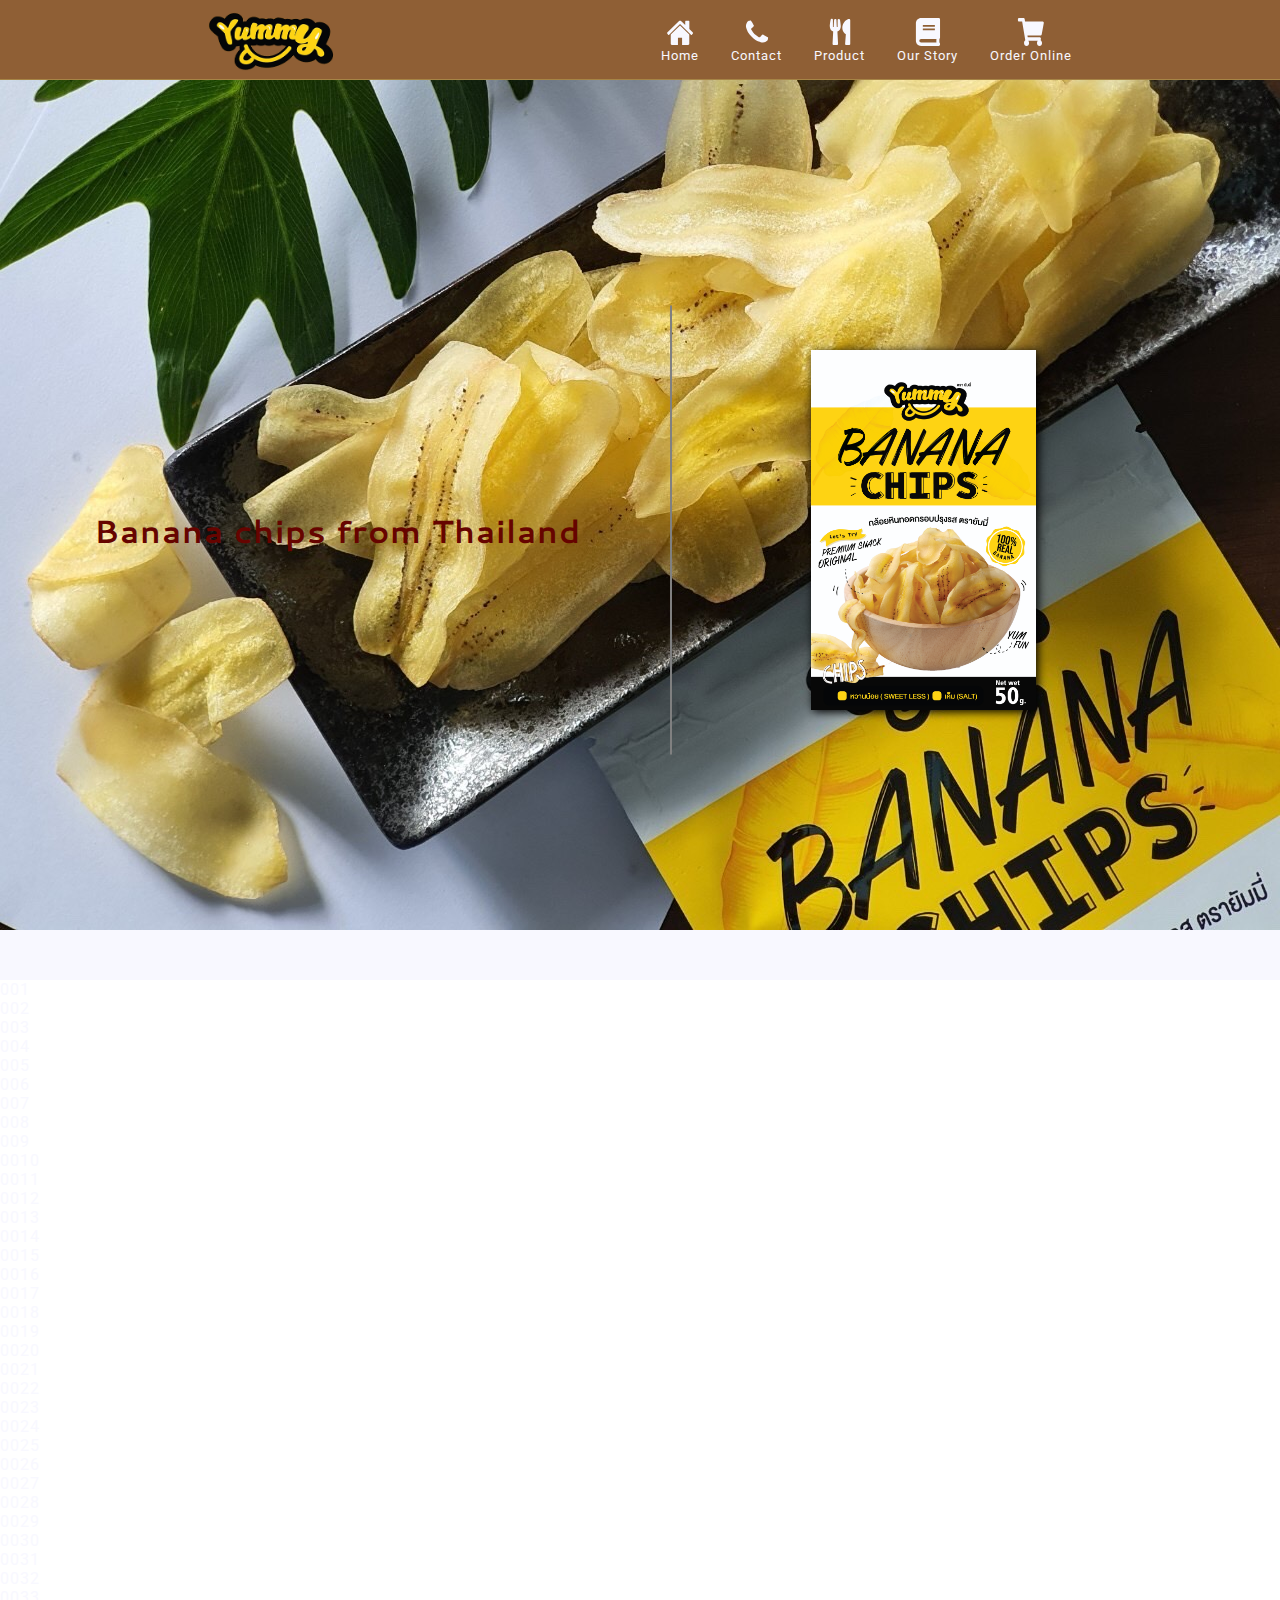
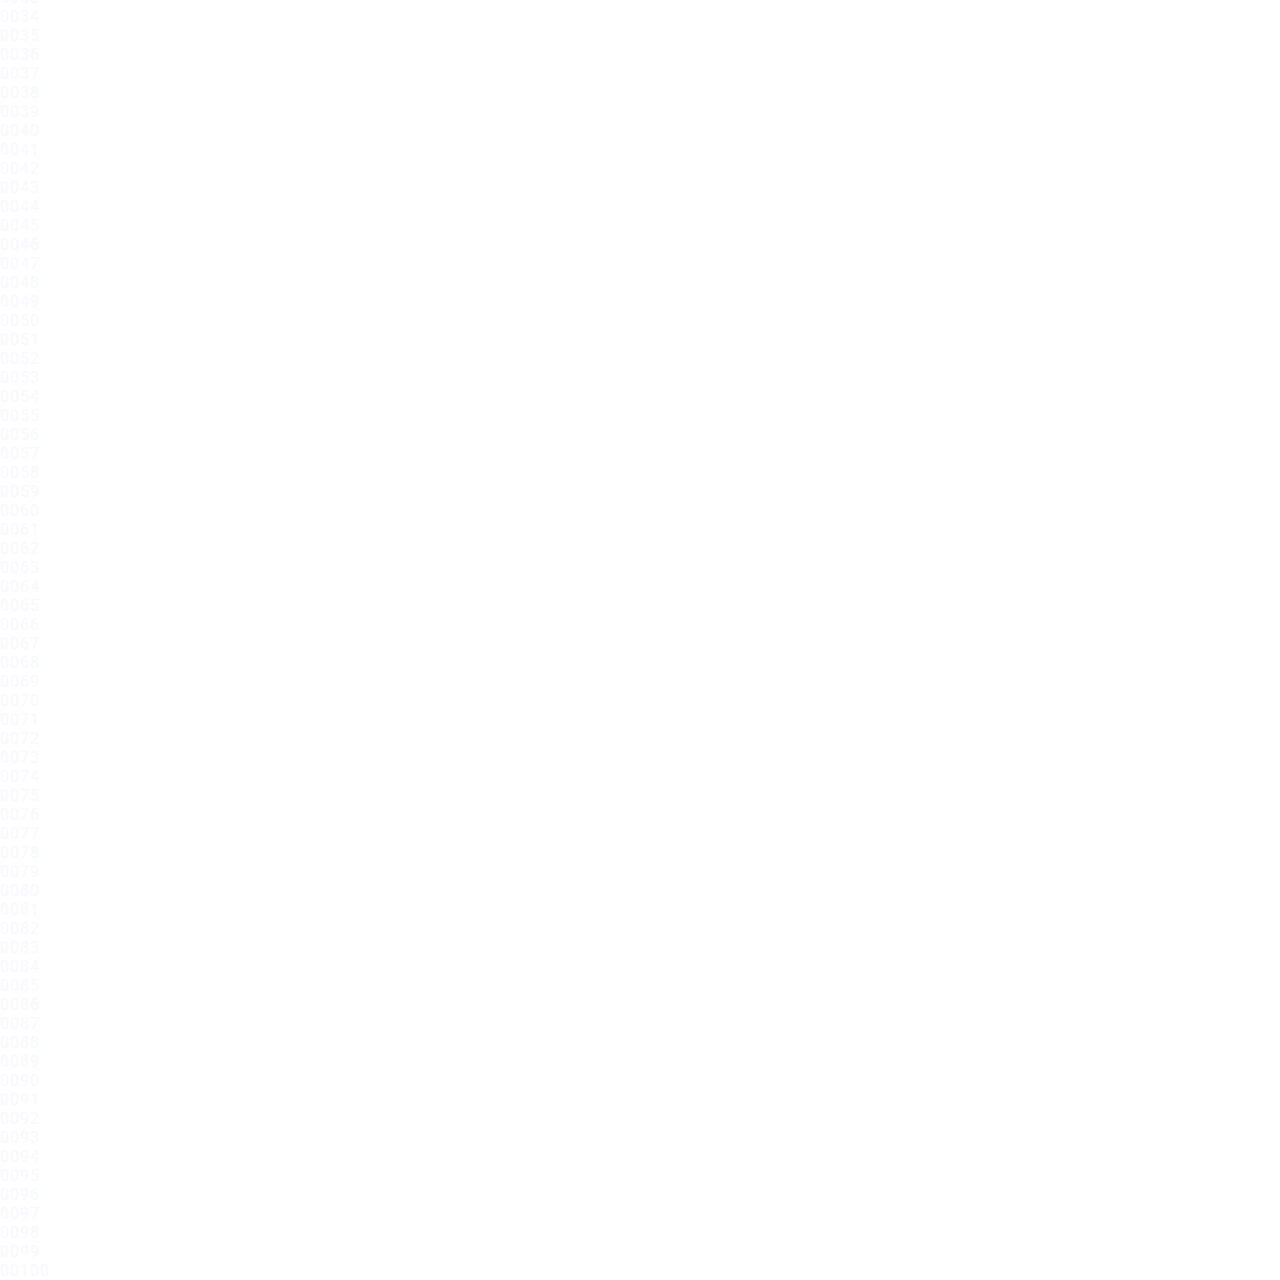
==== index.html @ 2c7dc660 "udpate" ====
<!DOCTYPE html>
<html lang="en">
<head>
  <meta charset="UTF-8">
  <meta name="viewport" content="width=device-width, initial-scale=1.0">
  <title>Document</title>
<link href="https://fonts.googleapis.com/css2?family=Cantarell:wght@700&family=Open+Sans:wght@400;600&family=Roboto:wght@400;700;900&display=swap" rel="stylesheet">
  <link rel="stylesheet" href="css/mcleod-redset">
  <link rel="stylesheet" href="css/main.css">
</head>
<body>
<svg xmlns="http://www.w3.org/2000/svg" style="display: none;">
  <symbol id="home" viewBox="0 0 100 100">
    <path d="M87.1,58.8c-0.2,0.4-0.6,0.5-1,0.7H86c-0.4,0-0.7-0.1-1-0.4L50.1,24.9L15.3,59.1c-0.3,0.3-0.7,0.5-1.2,0.4
    	c-0.4,0-0.8-0.3-1-0.7l-3.1-4.4c-0.5-0.8-0.4-2,0.2-2.7l36.1-35.5c2.1-2,5.5-2,7.7,0l12.3,12.1V16.8c0-1.1,0.7-1.9,1.6-1.9h9.7
    	c0.9,0,1.6,0.8,1.6,1.9v24.1l11,10.8c0.6,0.7,0.7,1.9,0.2,2.7L87.1,58.8z M79,86.9c0,2-1.5,3.8-3.2,3.8H56.5V67.9H43.6v22.7H24.3
    	c-1.8,0-3.2-1.7-3.2-3.8V58.5c0-0.1,0-0.3,0-0.4l29-28.1l28.9,28.1c0,0.1,0,0.3,0,0.4v28.4H79z"/>
  </symbol>

  <symbol id="Contact" viewBox="0 0 100 100">
    <path d="M83.4,75.2c-1,2.4-3.8,4-6,5.2c-2.9,1.5-5.8,2.4-9.2,2.4c-4.6,0-8.7-1.9-12.9-3.3c-3-1.1-5.9-2.4-8.7-4.1
  		c-8.4-5.1-18.5-15-23.7-23.3c-1.7-2.6-3-5.5-4.1-8.5c-1.5-4.1-3.4-8.2-3.4-12.7c0-3.2,0.9-6.2,2.5-9c1.2-2.2,2.8-4.9,5.2-6
  		c1.6-0.8,5.1-1.5,6.9-1.5c0.3,0,0.7,0,1,0.1c1,0.3,2.1,2.8,2.6,3.6c1.5,2.8,3.1,5.6,4.7,8.3c0.8,1.2,2.2,2.9,2.2,4.3
  		c0,3-8.9,7.3-8.9,9.9c0,1.3,1.2,3,1.9,4.2c5,8.8,11.2,14.9,20.1,19.8c1.2,0.7,2.9,1.9,4.2,1.9c2.7,0,7-8.8,10-8.8
  		c1.5,0,3.1,1.4,4.4,2.2c2.7,1.7,5.7,3.1,8.4,4.6c1,0.4,3.4,1.5,3.8,2.5c0.2,0.3,0.2,0.7,0.2,1C84.9,70.2,84.1,73.6,83.4,75.2z"/>
  </symbol>
  <symbol id="Product" viewBox="0 0 100 100">
    <path d="M50,11.4c0.1,0.8,2.5,15.1,2.5,20.6c0,8.4-4.3,14.3-10.6,16.7l2,38.1c0.1,2.2-1.6,4.1-3.7,4.1h-9.8c-2.1,0-3.8-1.8-3.7-4.1
    	l2-38.1c-6.3-2.4-10.6-8.4-10.6-16.7c0-5.5,2.3-19.9,2.5-20.6c0.5-3.3,6.9-3.3,7.3,0.2v22.6c0.2,0.5,2.3,0.5,2.5,0
    	c0.2-4.1,1.2-22.3,1.2-22.7c0.5-3.3,6.9-3.3,7.3,0c0,0.4,1,18.7,1.2,22.7c0.1,0.5,2.3,0.5,2.5,0V11.6C43,8.2,49.5,8.2,50,11.4z
    	 M68.3,57.2L66,86.8c-0.2,2.2,1.5,4.2,3.7,4.2h8.6c2,0,3.7-1.7,3.7-3.8V12.9c0-2.1-1.6-3.8-3.7-3.8C65.6,9,44.3,37.6,68.3,57.2
    	L68.3,57.2z"/>
  </symbol>
  <symbol id="Our_Story" viewBox="0 0 100 100">
    <path d="M87.6,67.7v-57c0-2.3-1.8-4.1-4-4.1H28.4c-8.9,0-16.2,7.3-16.2,16.3v54.3c0,9,7.2,16.3,16.2,16.3h55.2c2.2,0,4-1.8,4-4.1
    	v-2.7c0-1.3-0.6-2.4-1.5-3.2c-0.7-2.6-0.7-10.1,0-12.7C87,70.1,87.6,69,87.6,67.7L87.6,67.7z M33.8,29.3c0-0.6,0.5-1,1-1h35.7
    	c0.6,0,1,0.5,1,1v3.4c0,0.6-0.5,1-1,1H34.8c-0.6,0-1-0.5-1-1V29.3z M33.8,40.2c0-0.6,0.5-1,1-1h35.7c0.6,0,1,0.5,1,1v3.4
    	c0,0.6-0.5,1-1,1H34.8c-0.6,0-1-0.5-1-1V40.2z M76.4,82.6h-48c-3,0-5.4-2.4-5.4-5.4c0-3,2.4-5.4,5.4-5.4h48
    	C76.1,74.7,76.1,79.7,76.4,82.6z"/>
  </symbol>
  <symbol id="Order_Online" viewBox="0 0 100 100">
    <path d="M83.4,57.8L90,22c0.5-2.6-1.1-5-3.3-5H31.5l-1.3-7.7C29.9,7.4,28.5,6,26.9,6H12.5c-1.9,0-3.4,1.8-3.4,4.1v2.8
    	c0,2.3,1.5,4.1,3.4,4.1h9.8L32.2,76c-2.4,1.7-4,4.8-4,8.4c0,5.3,3.5,9.6,7.9,9.6s7.9-4.3,7.9-9.6c0-2.7-0.9-5.1-2.4-6.9h29.5
    	c-1.5,1.7-2.4,4.2-2.4,6.9c0,5.3,3.5,9.6,7.9,9.6s7.9-4.3,7.9-9.6c0-3.8-1.8-7.1-4.4-8.7l0.8-4.2c0.5-2.6-1.1-5-3.3-5H39.8L38.8,61
    	h41.2C81.7,61,83,59.7,83.4,57.8z"/>
  </symbol>
</svg>
<header>
  <div>
    <div class="logo">
      <a href="#" id="logo" >
        <img src="svgs/logo.png" alt="logo" id="our_logo">
      </a>
    </div>
    <nav>
      <div>
        <a href="#" class="transition">
          <svg class="c1">
            <use xlink:href="#home"></use>
          </svg>
          <button>Home</button>
        </a>
      </div>

      <div>
        <a href="#" class="transition">
          <svg class="c1">
            <use xlink:href="#Contact"></use>
          </svg>
          <button>Contact</button>
        </a>
      </div>

      <div>
        <a href="#" class="transition">
          <svg class="c1">
            <use xlink:href="#Product"></use>
          </svg>
          <button>Product</button>
        </a>
      </div>

      <div>
        <a href="#" class="transition"><svg class="c1">
          <use xlink:href="#Our_Story"></use>
        </svg>
        <button>Our Story</button>
      </a>
      </div>

      <div>
          <a href="#" class="transition"><svg class="c1">
            <use xlink:href="#Order_Online"></use>
          </svg>
          <button>Order Online</button>
        </a>
      </div>
    </nav>
  </div>
</header>


  <section class="main_background">
    <p>Banana chips from Thailand</p>
    <div></div>
    <img src="img/example1.JPG" alt="">
  </section>
  <ul>
    <li>001</li>
    <li>002</li>
    <li>003</li>
    <li>004</li>
    <li>005</li>
    <li>006</li>
    <li>007</li>
    <li>008</li>
    <li>009</li>
    <li>0010</li>
    <li>0011</li>
    <li>0012</li>
    <li>0013</li>
    <li>0014</li>
    <li>0015</li>
    <li>0016</li>
    <li>0017</li>
    <li>0018</li>
    <li>0019</li>
    <li>0020</li>
    <li>0021</li>
    <li>0022</li>
    <li>0023</li>
    <li>0024</li>
    <li>0025</li>
    <li>0026</li>
    <li>0027</li>
    <li>0028</li>
    <li>0029</li>
    <li>0030</li>
    <li>0031</li>
    <li>0032</li>
    <li>0033</li>
    <li>0034</li>
    <li>0035</li>
    <li>0036</li>
    <li>0037</li>
    <li>0038</li>
    <li>0039</li>
    <li>0040</li>
    <li>0041</li>
    <li>0042</li>
    <li>0043</li>
    <li>0044</li>
    <li>0045</li>
    <li>0046</li>
    <li>0047</li>
    <li>0048</li>
    <li>0049</li>
    <li>0050</li>
    <li>0051</li>
    <li>0052</li>
    <li>0053</li>
    <li>0054</li>
    <li>0055</li>
    <li>0056</li>
    <li>0057</li>
    <li>0058</li>
    <li>0059</li>
    <li>0060</li>
    <li>0061</li>
    <li>0062</li>
    <li>0063</li>
    <li>0064</li>
    <li>0065</li>
    <li>0066</li>
    <li>0067</li>
    <li>0068</li>
    <li>0069</li>
    <li>0070</li>
    <li>0071</li>
    <li>0072</li>
    <li>0073</li>
    <li>0074</li>
    <li>0075</li>
    <li>0076</li>
    <li>0077</li>
    <li>0078</li>
    <li>0079</li>
    <li>0080</li>
    <li>0081</li>
    <li>0082</li>
    <li>0083</li>
    <li>0084</li>
    <li>0085</li>
    <li>0086</li>
    <li>0087</li>
    <li>0088</li>
    <li>0089</li>
    <li>0090</li>
    <li>0091</li>
    <li>0092</li>
    <li>0093</li>
    <li>0094</li>
    <li>0095</li>
    <li>0096</li>
    <li>0097</li>
    <li>0098</li>
    <li>0099</li>
    <li>00100</li>
  </ul>


</body>
</html>
---- css/main.css ----
*{
  font-family: 'Open Sans', sans-serif;
  font-family: 'Roboto', sans-serif;
  box-sizing: border-box;
  margin: 0;
  border: 0;
  padding: 0;
  letter-spacing: 1px;
  color:ghostwhite;
}

.transition{
  transition-property: all;
  transition-duration: 0.7s;
  transition-timing-function: ease;
}

header{
  position: static;
  height:5rem;
  display: flex;
  justify-content: center;
  border-bottom: 1px solid #A68446;
  background-color: rgba(115, 55, 2,0.8);
  /* background-color: transparent; */
  width:100%;
}


header>div{
  display: flex;
  flex-flow:row nowrap;
  justify-content: space-between;
  align-items: center;
  width: 70%;
}

nav{
  display: flex;
  flex-flow:row nowrap;
}
header a{
  text-decoration: none;
  padding: 1rem;
  display: flex;
  flex-flow:column nowrap;
  align-items: center;
  color:ghostwhite;
  /* border: 1px solid red; */
}


header a:hover{
  /* border:1px solid red; */
  color:#5b5b5b;
  background-color: rgba(200, 200, 200,0.5);
}
header button{
  background-color: transparent;
  color:ghostwhite;
}
.logo{
  display: flex;
  justify-content: center;
  align-items: center;
  /* border:1px solid green; */
  height: 5rem;
  width: 10rem;
}

#logo{
  padding: 0;
}
#our_logo{
  animation-name: logo;
  animation-direction: alternate;
  animation-iteration-count: 1;
  animation-duration: 1s;
}


header img{
  height: 5rem;
  padding: 0;
}
@keyframes logo {
  0%{
    height: 0;
  }
  100%{
    height: 5rem;
  }
}

.c1{
  fill:currentColor;
  height: 2rem;
  display: inline-block;
  /* border: 1px solid red; */
  width: 2rem;
}

.c1:hover{
  fill:#5b5b5b;
}

/* main */

.main_background{
  height: 100vh;
  background: url("../img/firstbackground.jpeg");
  background-color: ghostwhite;
  background-repeat: no-repeat;
  background-size: cover;
  background-position: center;
  background-attachment:fixed;
  display: flex;
  flex-flow: row nowrap;
  justify-content: space-around;
  align-items: center;
  width: 100%;
}

.main_background p{
  font-family: 'Cantarell', sans-serif;
  font-weight: 700;
  font-size: 2rem;
  color:#660400;
  margin-left: 50px;
}

.main_background div{
  height: 50vh;
  border: 1px solid grey;
  border-radius: 1px;
  margin-right: 50px;
}

.main_background img{
  margin-right: 200px;
  height: 40vh;
  filter: drop-shadow(2px 2px 5px black) ;
}
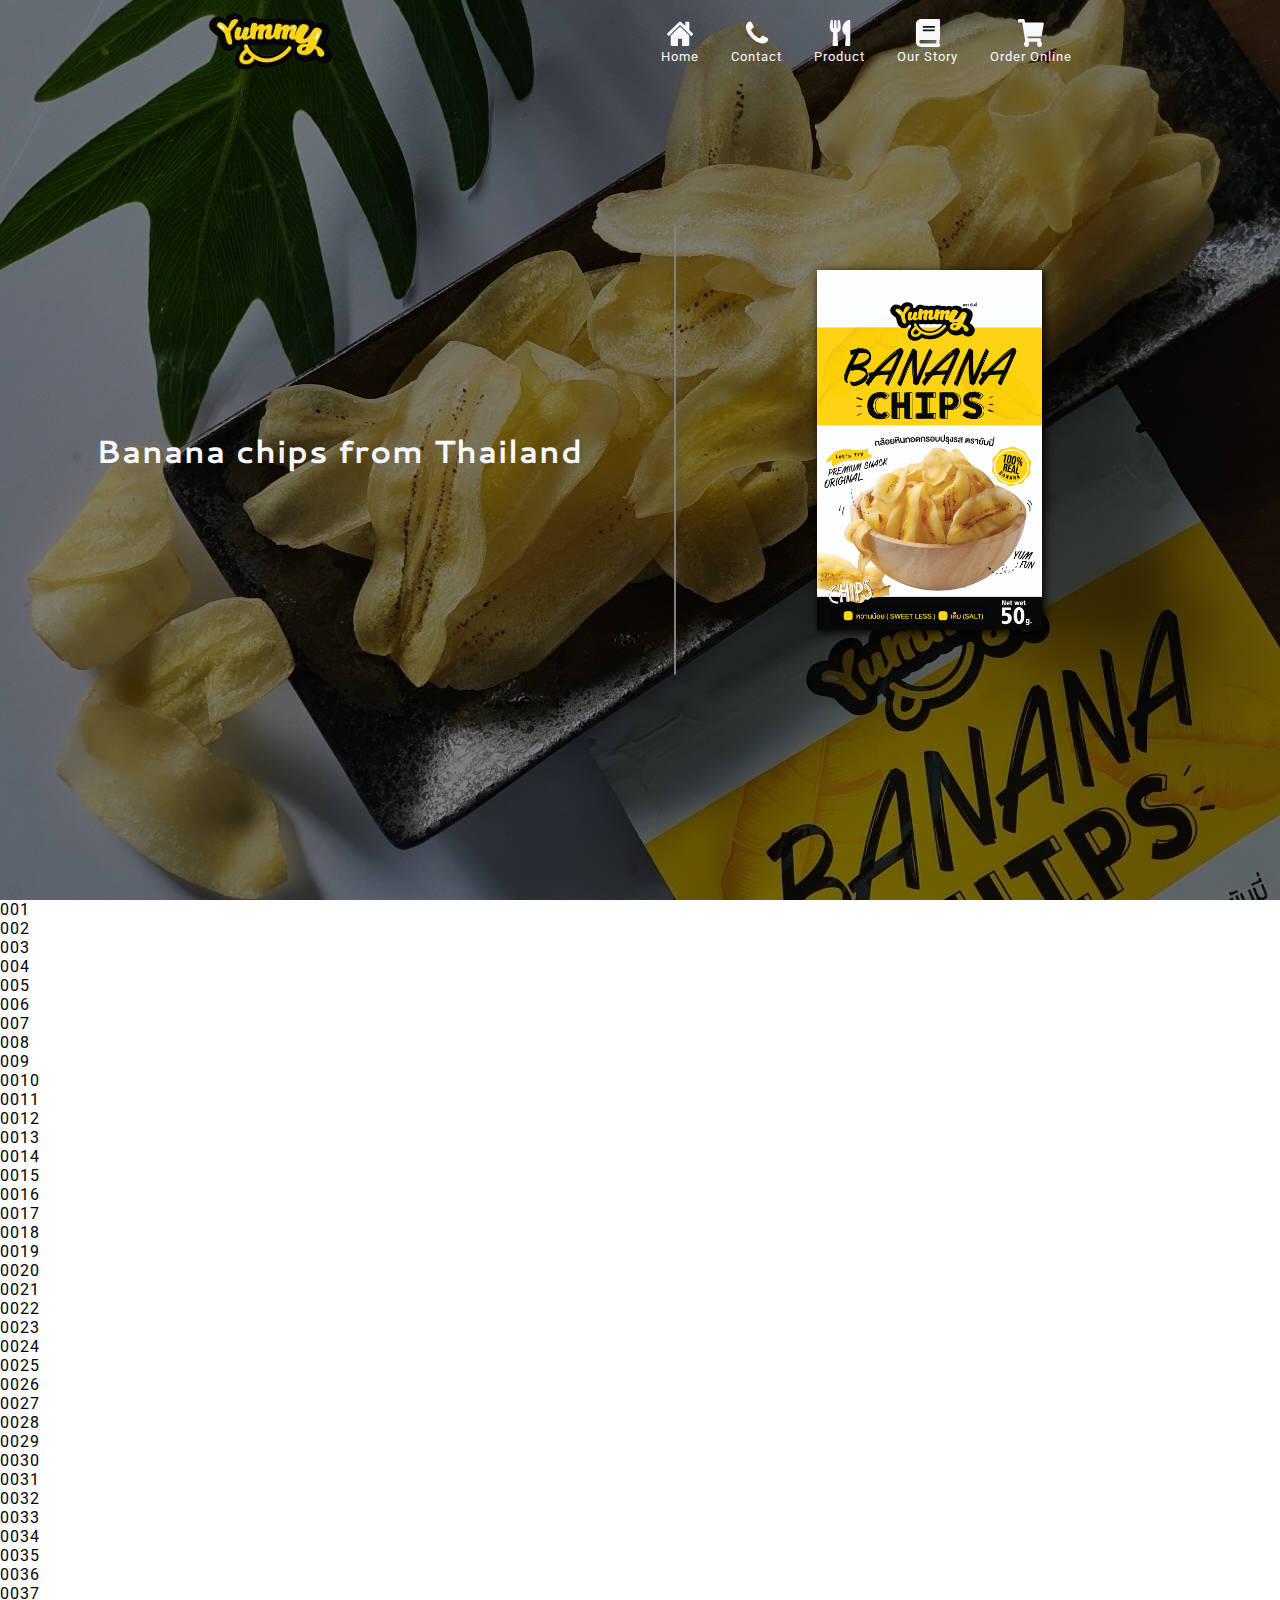
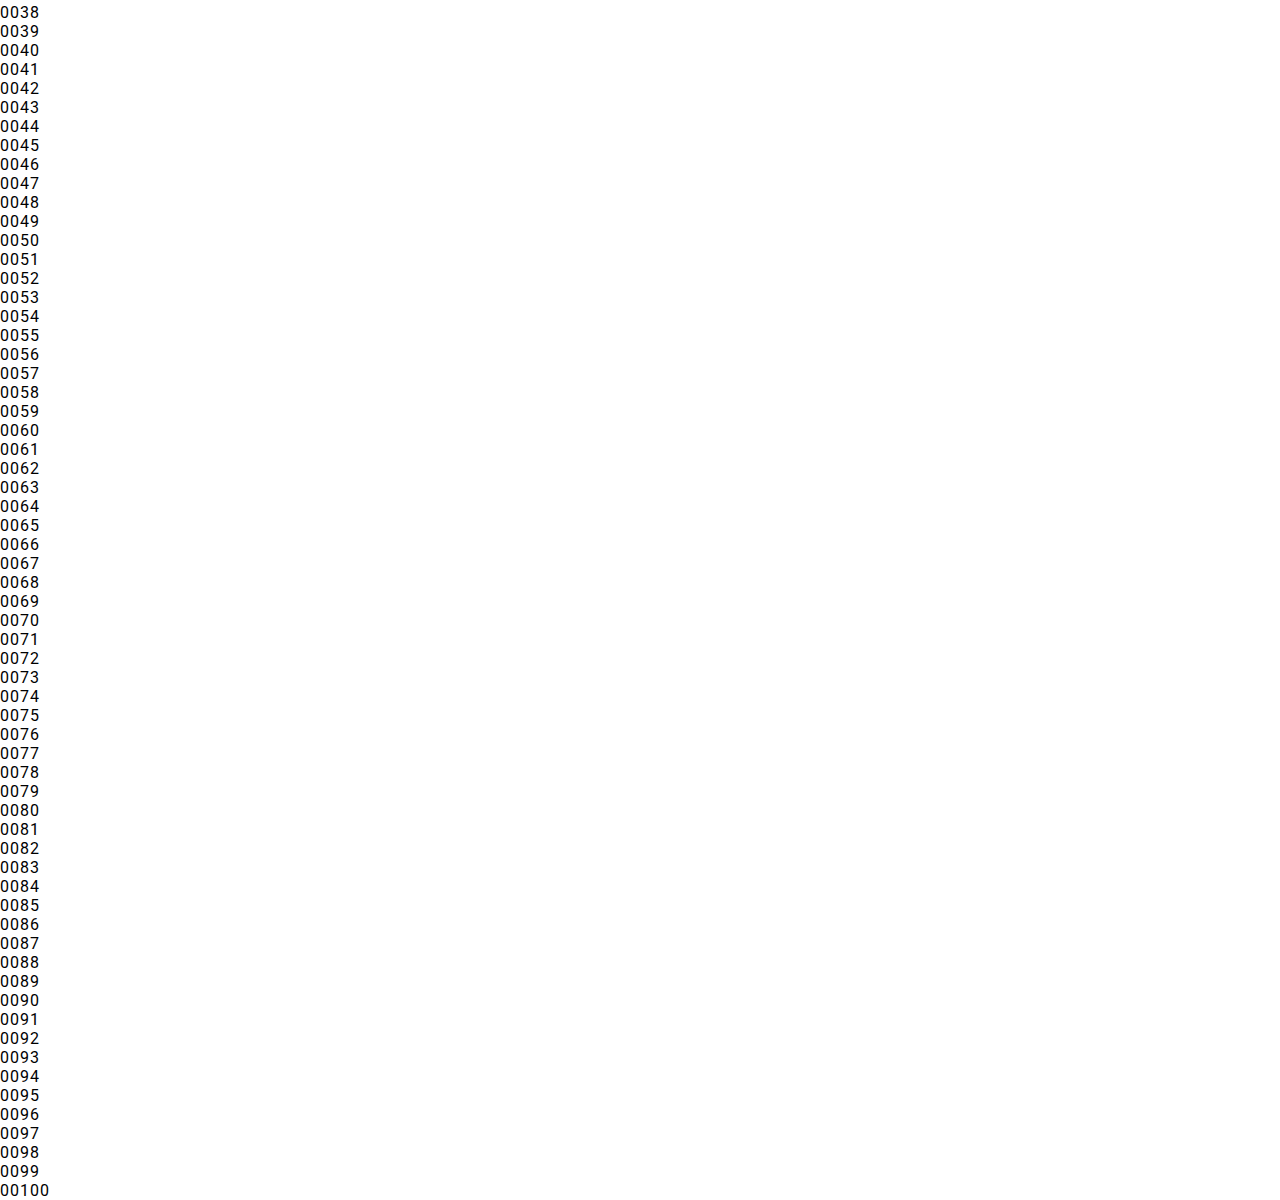
==== commit 9eb0e55b: "commit in surface, first font page designed" ====
--- a/index.html
+++ b/index.html
@@ -81,7 +81,8 @@
       </div>
 
       <div>
-        <a href="#" class="transition"><svg class="c1">
+        <a href="#" class="transition">
+          <svg class="c1">
           <use xlink:href="#Our_Story"></use>
         </svg>
         <button>Our Story</button>
@@ -89,7 +90,8 @@
       </div>
 
       <div>
-          <a href="#" class="transition"><svg class="c1">
+          <a href="#" class="transition">
+            <svg class="c1">
             <use xlink:href="#Order_Online"></use>
           </svg>
           <button>Order Online</button>
--- a/css/main.css
+++ b/css/main.css
@@ -6,7 +6,6 @@
   border: 0;
   padding: 0;
   letter-spacing: 1px;
-  color:ghostwhite;
 }
 
 .transition{
@@ -16,12 +15,12 @@
 }
 
 header{
-  position: static;
+  position: absolute;
   height:5rem;
   display: flex;
   justify-content: center;
-  border-bottom: 1px solid #A68446;
-  background-color: rgba(115, 55, 2,0.8);
+  /* border-bottom: 1px solid #A68446; */
+  background-color: rgba(115, 55, 2,0.0);
   /* background-color: transparent; */
   width:100%;
 }
@@ -52,13 +51,18 @@
 
 header a:hover{
   /* border:1px solid red; */
+  background-color: rgba(200, 200, 200,0.5);
   color:#5b5b5b;
-  background-color: rgba(200, 200, 200,0.5);
+  fill:#5b5b5b;
 }
+
 header button{
   background-color: transparent;
-  color:ghostwhite;
+  color:currentColor;
 }
+
+
+
 .logo{
   display: flex;
   justify-content: center;
@@ -78,6 +82,13 @@
   animation-duration: 1s;
 }
 
+nav svg{
+  fill:currentColor;
+  height: 2rem;
+  display: inline-block;
+  /* border: 1px solid red; */
+  width: 2rem;
+}
 
 header img{
   height: 5rem;
@@ -92,23 +103,14 @@
   }
 }
 
-.c1{
-  fill:currentColor;
-  height: 2rem;
-  display: inline-block;
-  /* border: 1px solid red; */
-  width: 2rem;
-}
 
-.c1:hover{
-  fill:#5b5b5b;
-}
 
 /* main */
 
+
 .main_background{
   height: 100vh;
-  background: url("../img/firstbackground.jpeg");
+  background: linear-gradient(rgba(0, 0, 0, 0.5),rgba(0, 0, 0, 0.5)),url("../img/firstbackground.jpeg");
   background-color: ghostwhite;
   background-repeat: no-repeat;
   background-size: cover;
@@ -125,8 +127,9 @@
   font-family: 'Cantarell', sans-serif;
   font-weight: 700;
   font-size: 2rem;
-  color:#660400;
+  color:ghostwhite;
   margin-left: 50px;
+  z-index: 100;
 }
 
 .main_background div{
@@ -137,7 +140,7 @@
 }
 
 .main_background img{
-  margin-right: 200px;
+  margin-right: 15%;
   height: 40vh;
   filter: drop-shadow(2px 2px 5px black) ;
 }
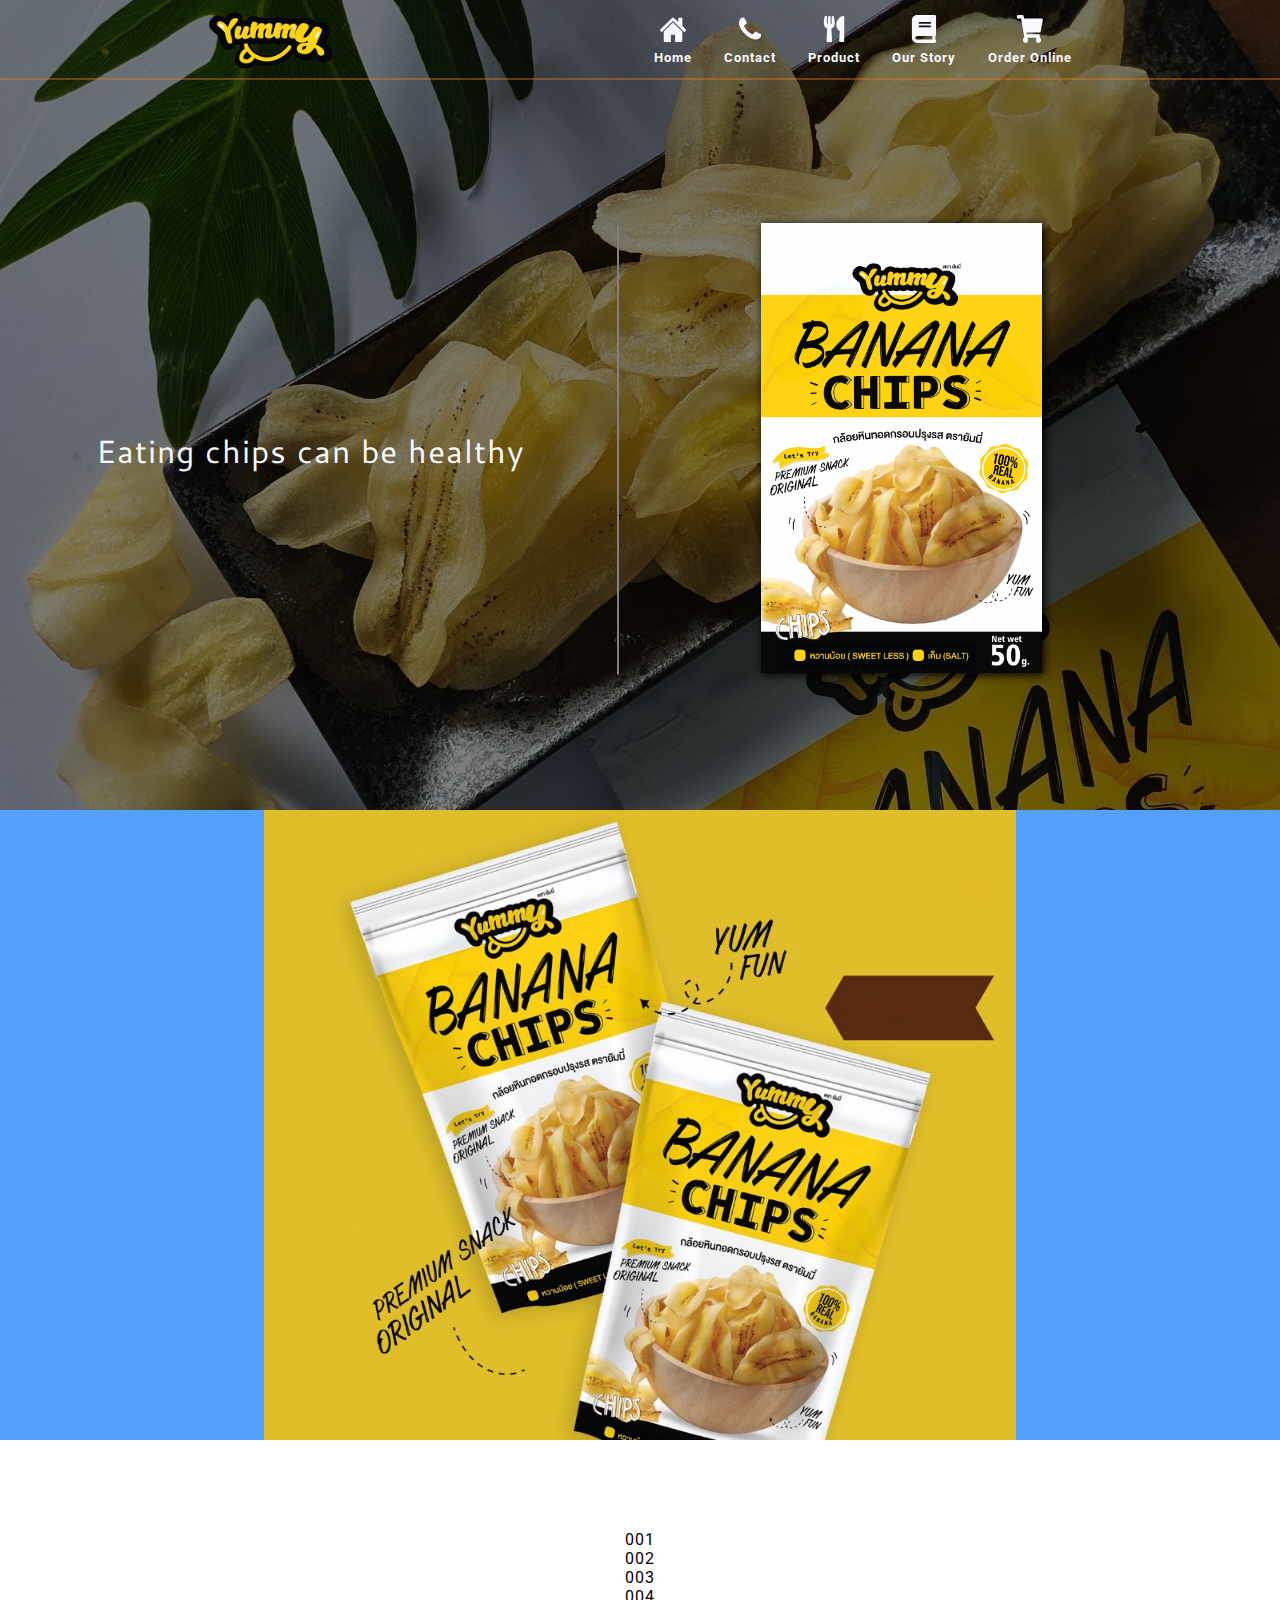
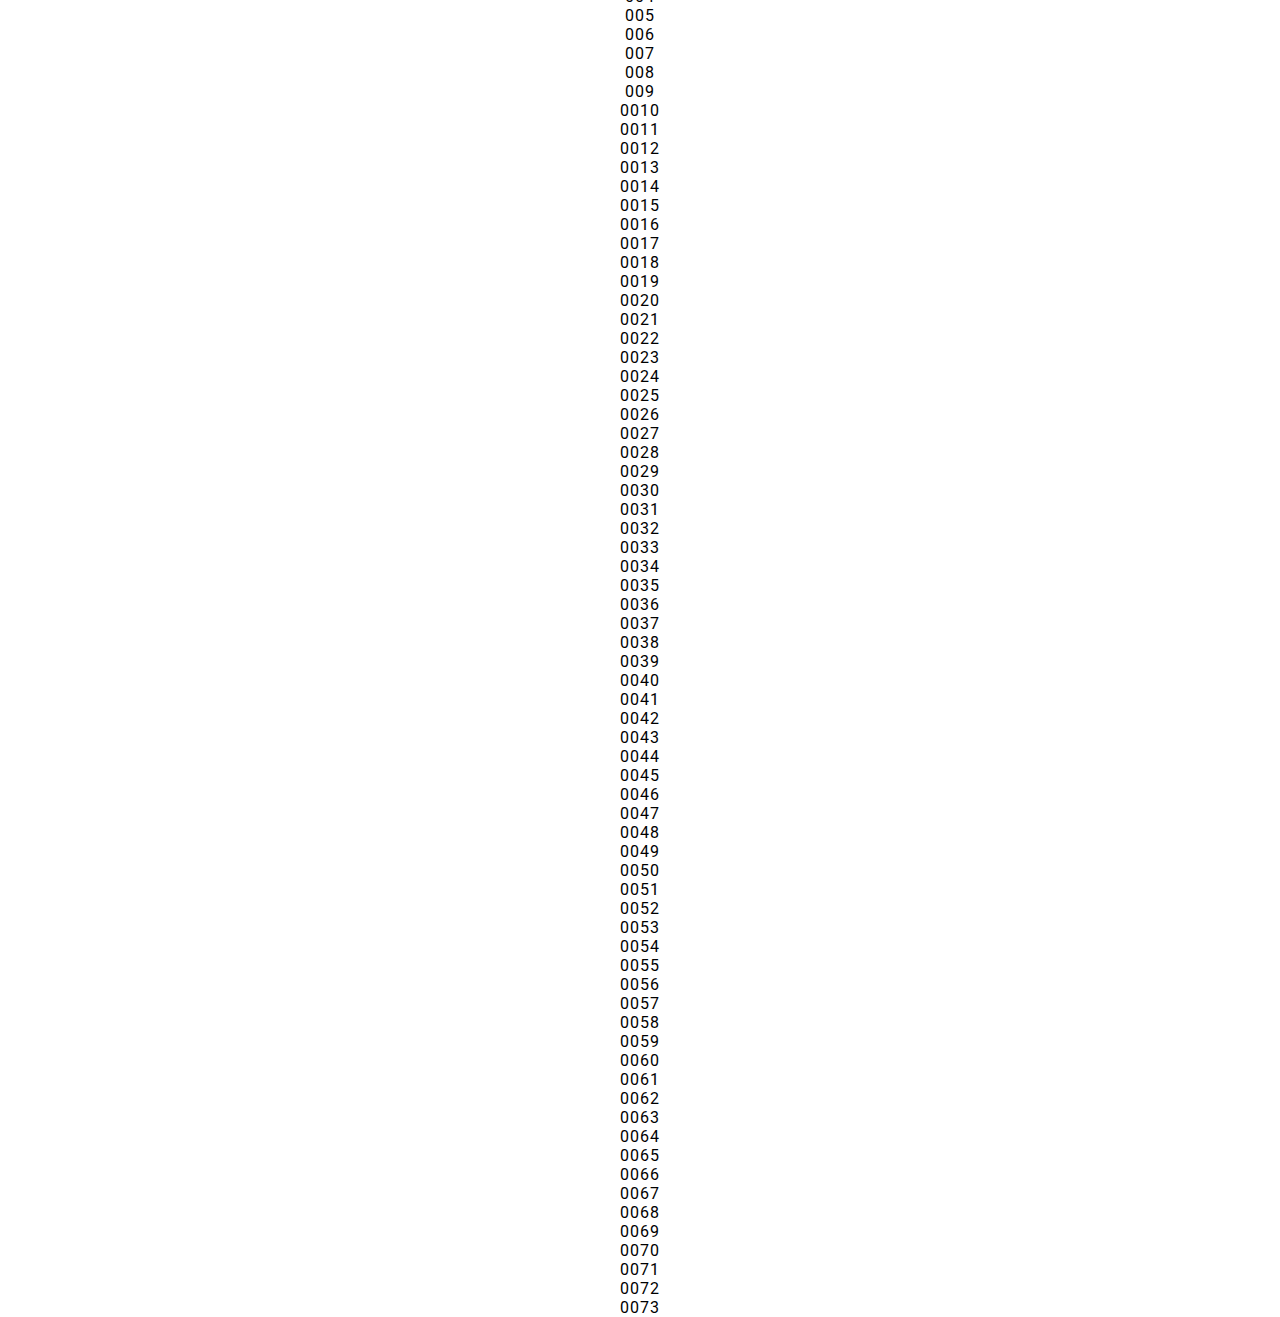
==== commit 872a228d: "removed the blue color at the start of transition" ====
--- a/index.html
+++ b/index.html
@@ -5,6 +5,11 @@
   <meta name="viewport" content="width=device-width, initial-scale=1.0">
   <title>Document</title>
 <link href="https://fonts.googleapis.com/css2?family=Cantarell:wght@700&family=Open+Sans:wght@400;600&family=Roboto:wght@400;700;900&display=swap" rel="stylesheet">
+  <style>
+        nav a {
+            color: white;
+        }
+    </style>
   <link rel="stylesheet" href="css/mcleod-redset">
   <link rel="stylesheet" href="css/main.css">
 </head>
@@ -102,10 +107,17 @@
 </header>
 
 
-  <section class="main_background">
-    <p>Banana chips from Thailand</p>
-    <div></div>
-    <img src="img/example1.JPG" alt="">
+  <section>
+    <article class="main_background">
+      <h1>Eating chips can be healthy</h1>
+      <div></div>
+      <a href="" class="firstSession">
+        <img src="img/example1.JPG" alt="">
+      </a>
+    </article>
+    <article class="main2">
+      <img src="img/photo2.png" alt="picture2">
+    </article>
   </section>
   <ul>
     <li>001</li>
@@ -181,33 +193,6 @@
     <li>0071</li>
     <li>0072</li>
     <li>0073</li>
-    <li>0074</li>
-    <li>0075</li>
-    <li>0076</li>
-    <li>0077</li>
-    <li>0078</li>
-    <li>0079</li>
-    <li>0080</li>
-    <li>0081</li>
-    <li>0082</li>
-    <li>0083</li>
-    <li>0084</li>
-    <li>0085</li>
-    <li>0086</li>
-    <li>0087</li>
-    <li>0088</li>
-    <li>0089</li>
-    <li>0090</li>
-    <li>0091</li>
-    <li>0092</li>
-    <li>0093</li>
-    <li>0094</li>
-    <li>0095</li>
-    <li>0096</li>
-    <li>0097</li>
-    <li>0098</li>
-    <li>0099</li>
-    <li>00100</li>
   </ul>
 
 
--- a/css/main.css
+++ b/css/main.css
@@ -6,11 +6,13 @@
   border: 0;
   padding: 0;
   letter-spacing: 1px;
+  text-align: center;
+  text-decoration:none;
 }
 
 .transition{
   transition-property: all;
-  transition-duration: 0.7s;
+  transition-duration: 0.3s;
   transition-timing-function: ease;
 }
 
@@ -19,7 +21,8 @@
   height:5rem;
   display: flex;
   justify-content: center;
-  /* border-bottom: 1px solid #A68446; */
+  /* border-bottom: 2px solid rgb(127, 140, 141,0.4); */
+  border-bottom: 2px solid rgba(230, 126, 34,0.4);
   background-color: rgba(115, 55, 2,0.0);
   /* background-color: transparent; */
   width:100%;
@@ -57,6 +60,8 @@
 }
 
 header button{
+  padding-top: 5px;
+  font-weight: bold;
   background-color: transparent;
   color:currentColor;
 }
@@ -83,7 +88,7 @@
 }
 
 nav svg{
-  fill:currentColor;
+  fill: currentColor;
   height: 2rem;
   display: inline-block;
   /* border: 1px solid red; */
@@ -123,9 +128,9 @@
   width: 100%;
 }
 
-.main_background p{
+.main_background h1{
   font-family: 'Cantarell', sans-serif;
-  font-weight: 700;
+  font-weight: 400;
   font-size: 2rem;
   color:ghostwhite;
   margin-left: 50px;
@@ -138,9 +143,51 @@
   border-radius: 1px;
   margin-right: 50px;
 }
+.firstSession{
+  margin-right: 15%;
+}
+
 
 .main_background img{
-  margin-right: 15%;
-  height: 40vh;
+  height: 50vh;
   filter: drop-shadow(2px 2px 5px black) ;
+  animation-name: spin;
+  animation-iteration-count: infinite;
+  animation-delay: 3s;
+  animation-duration: 12s;
+  animation-timing-function: ease;
+  animation-direction: alternate;
 }
+
+.main_background img:hover{
+}
+
+@keyframes spin {
+ from{
+ transform: rotateY(0deg);
+ }
+ to{
+ transform: rotateY(360deg);
+ }
+}
+
+
+
+.main2{
+  position: relative;
+  top:-10vh;
+  background-color: rgba(84, 160, 255,1);
+  height: 70vh;
+  width: 100%;
+  display: flex;
+  flex-flow: row nowrap;
+  justify-content: space-around;
+ }
+
+.main2 img{
+  height: 70vh;
+}
+
+
+
+/* .main2 */
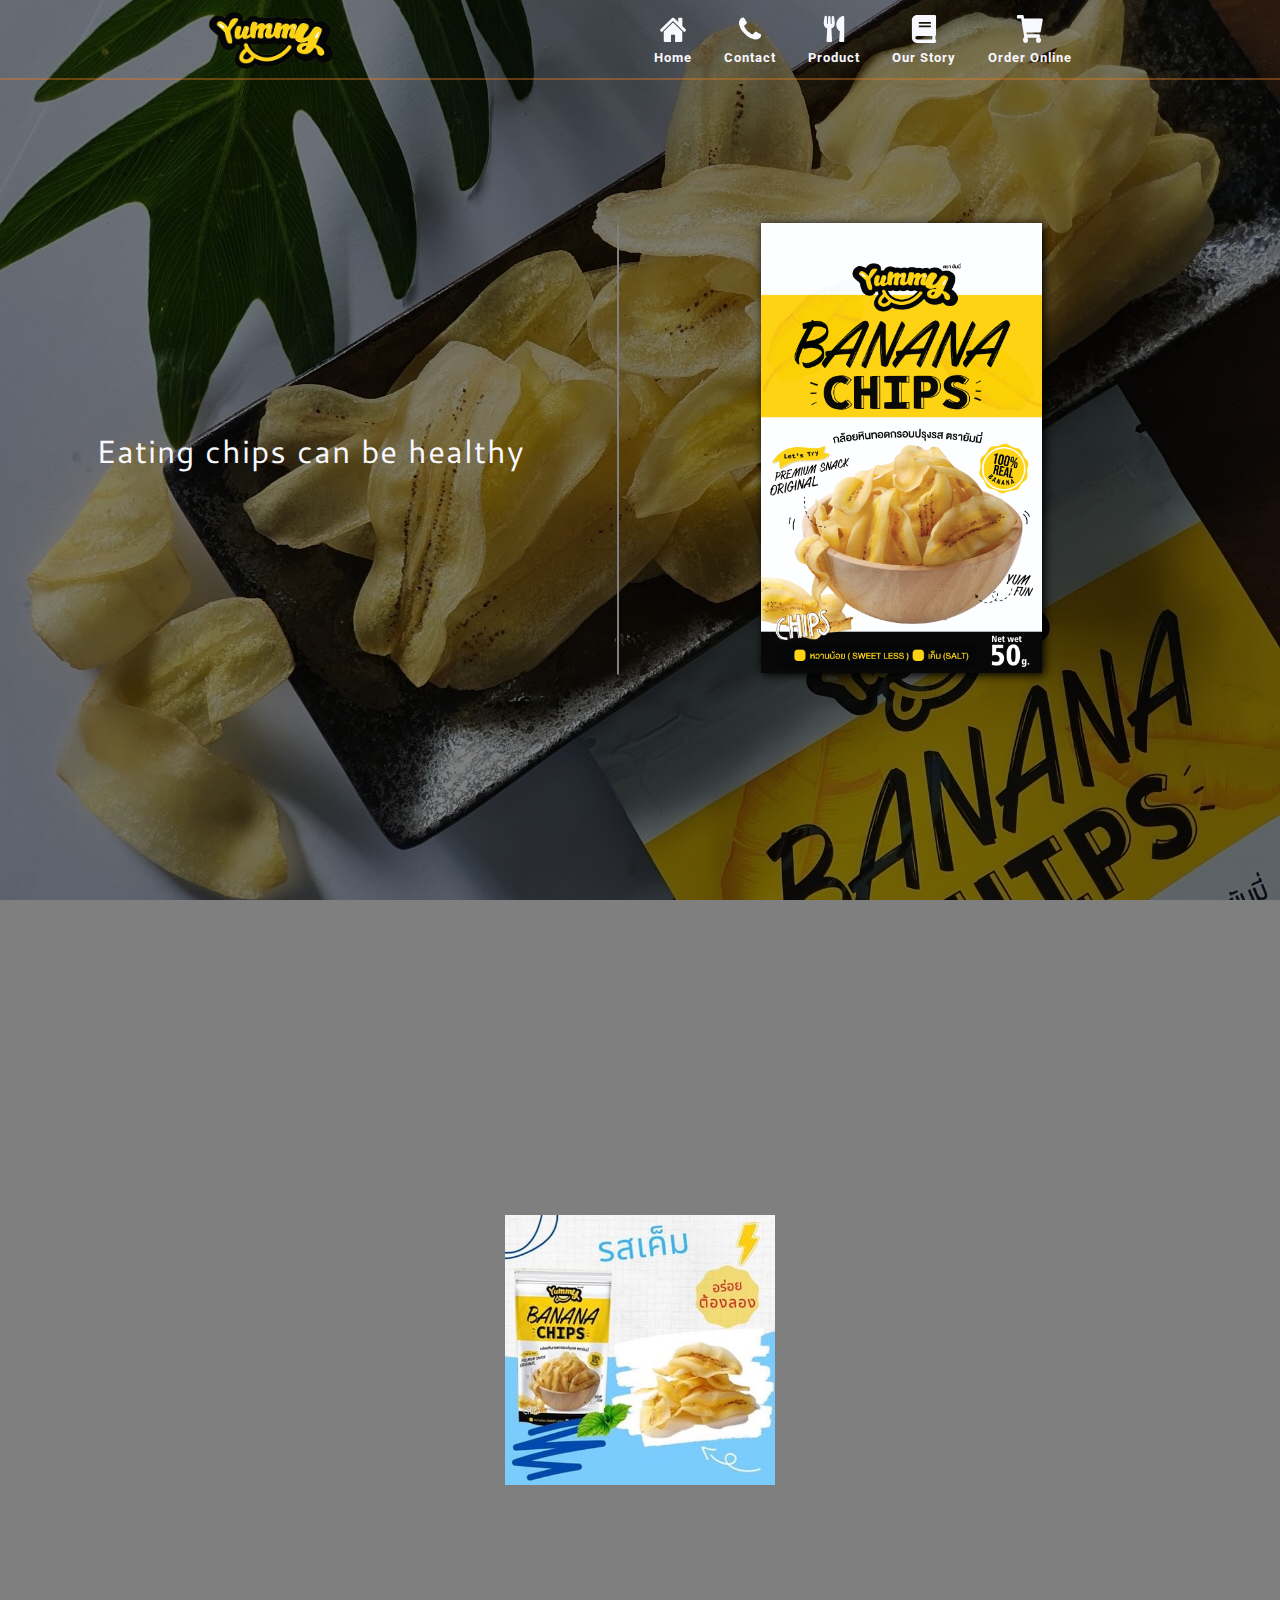
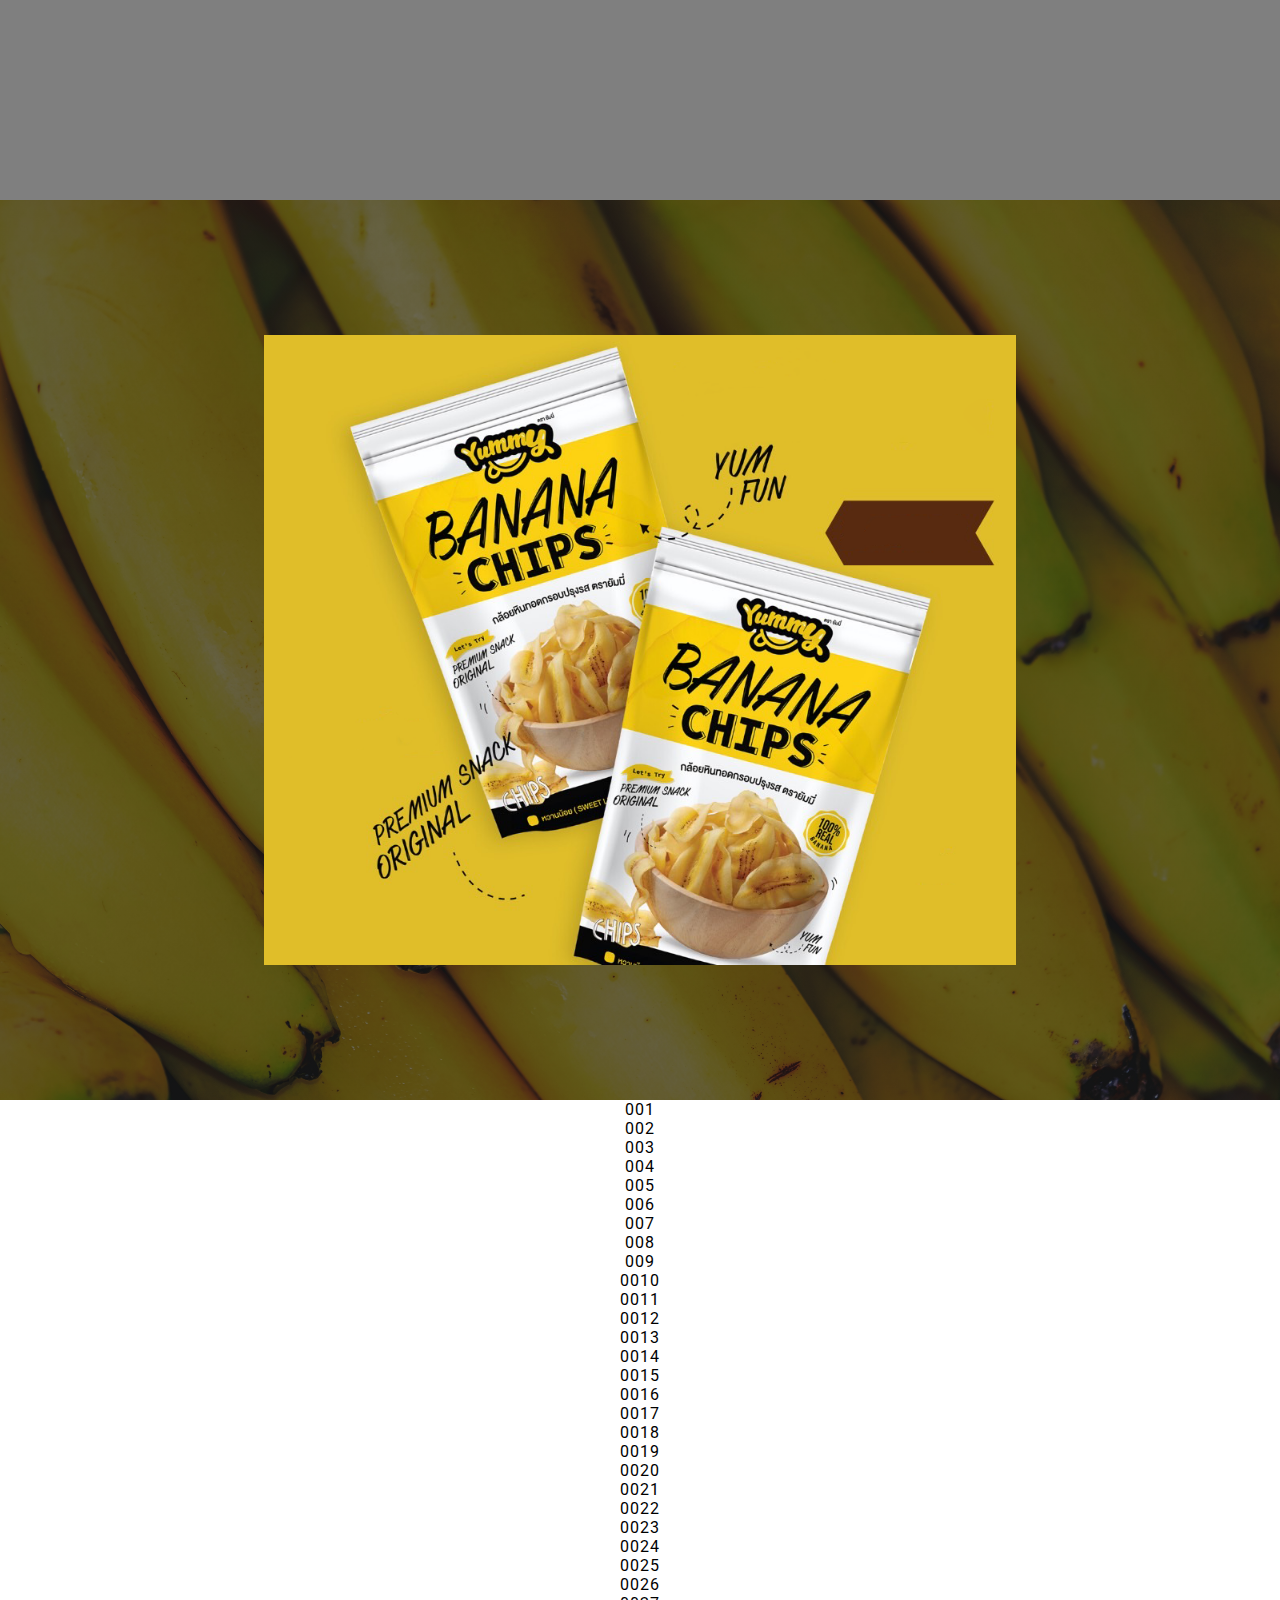
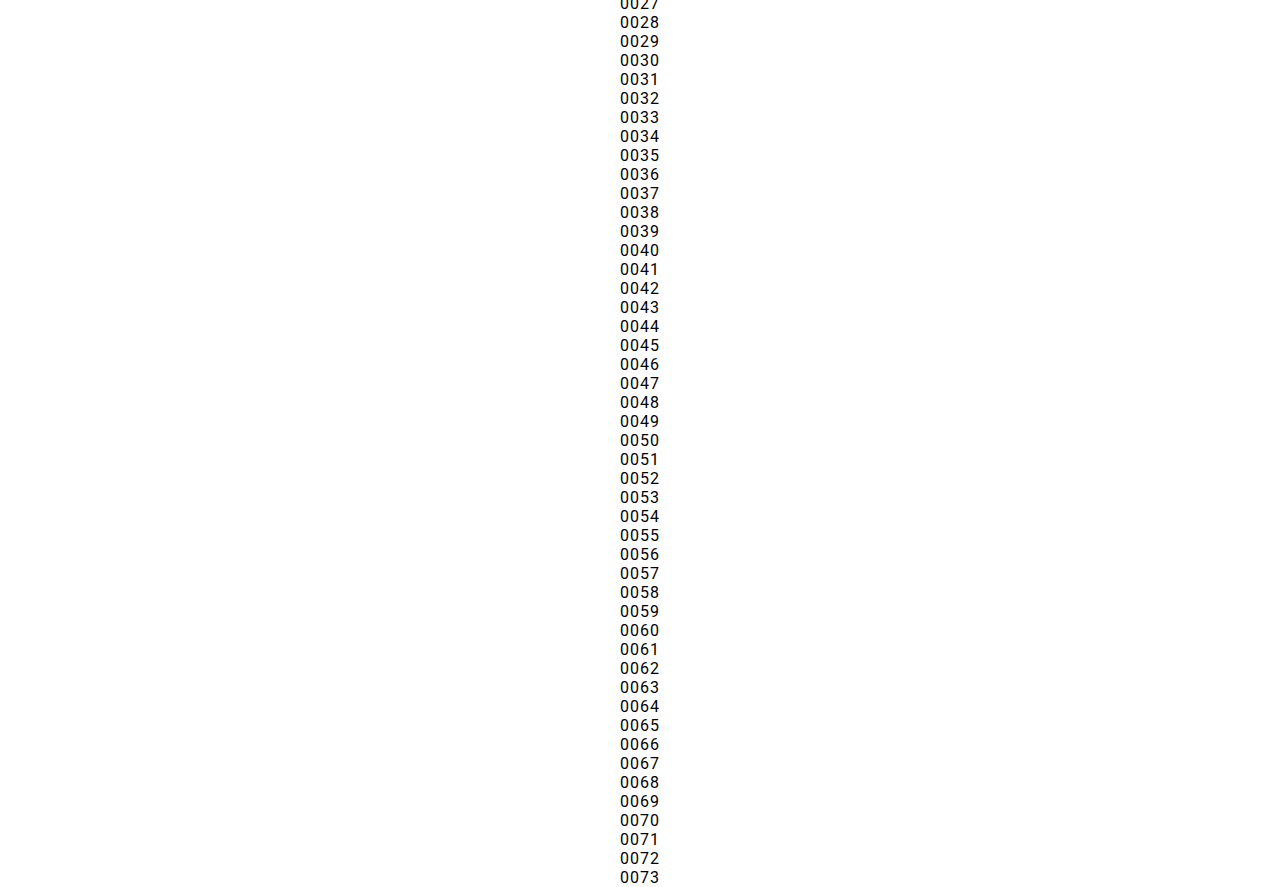
==== commit e37d5ff3: "add 2 page" ====
--- a/index.html
+++ b/index.html
@@ -112,11 +112,16 @@
       <h1>Eating chips can be healthy</h1>
       <div></div>
       <a href="" class="firstSession">
-        <img src="img/example1.JPG" alt="">
+        <img src="img/example1.JPG" alt="spinning banana">
       </a>
     </article>
     <article class="main2">
+      <img src="img/photo4.jpeg" alt="picture4">
+      <!-- <img src="img/photo2.png" alt="picture2"> -->
+    </article>
+    <article class="last">
       <img src="img/photo2.png" alt="picture2">
+      <!-- <img src="img/photo2.png" alt="picture2"> -->
     </article>
   </section>
   <ul>
--- a/css/main.css
+++ b/css/main.css
@@ -173,21 +173,51 @@
 
 
 
+/* .last */
 .main2{
-  position: relative;
-  top:-10vh;
-  background-color: rgba(84, 160, 255,1);
-  height: 70vh;
+  background: linear-gradient(rgba(0, 0, 0, 0.5),rgba(0, 0, 0, 0.5)),url("../img/surfing.jpg");
+  background-size: cover;
+  background-repeat: no-repeat;
+  background-position: bottom;
+  height: 100vh;
   width: 100%;
   display: flex;
   flex-flow: row nowrap;
   justify-content: space-around;
+  align-items: center;
  }
 
 .main2 img{
+  height: 30vh;
+  animation-name: surfing;
+  animation-direction: alternate;
+  animation-iteration-count: infinite;
+  animation-duration: 4s;
+  transform-origin: center -20px;
+}
+
+@keyframes surfing {
+  0%{
+    transform: rotate(90deg);
+  }
+  100%{
+    transform: rotate(0deg);
+  }
+}
+/* .last */
+.last{
+  background: linear-gradient(rgba(0, 0, 0, 0.5),rgba(0, 0, 0, 0.5)),url("../img/bananas.jpg");
+  background-size: cover;
+  background-repeat: no-repeat;
+  background-position: bottom;
+  height: 100vh;
+  width: 100%;
+  display: flex;
+  flex-flow: row nowrap;
+  justify-content: space-around;
+  align-items: center;
+ }
+
+.last img{
   height: 70vh;
 }
-
-
-
-/* .main2 */
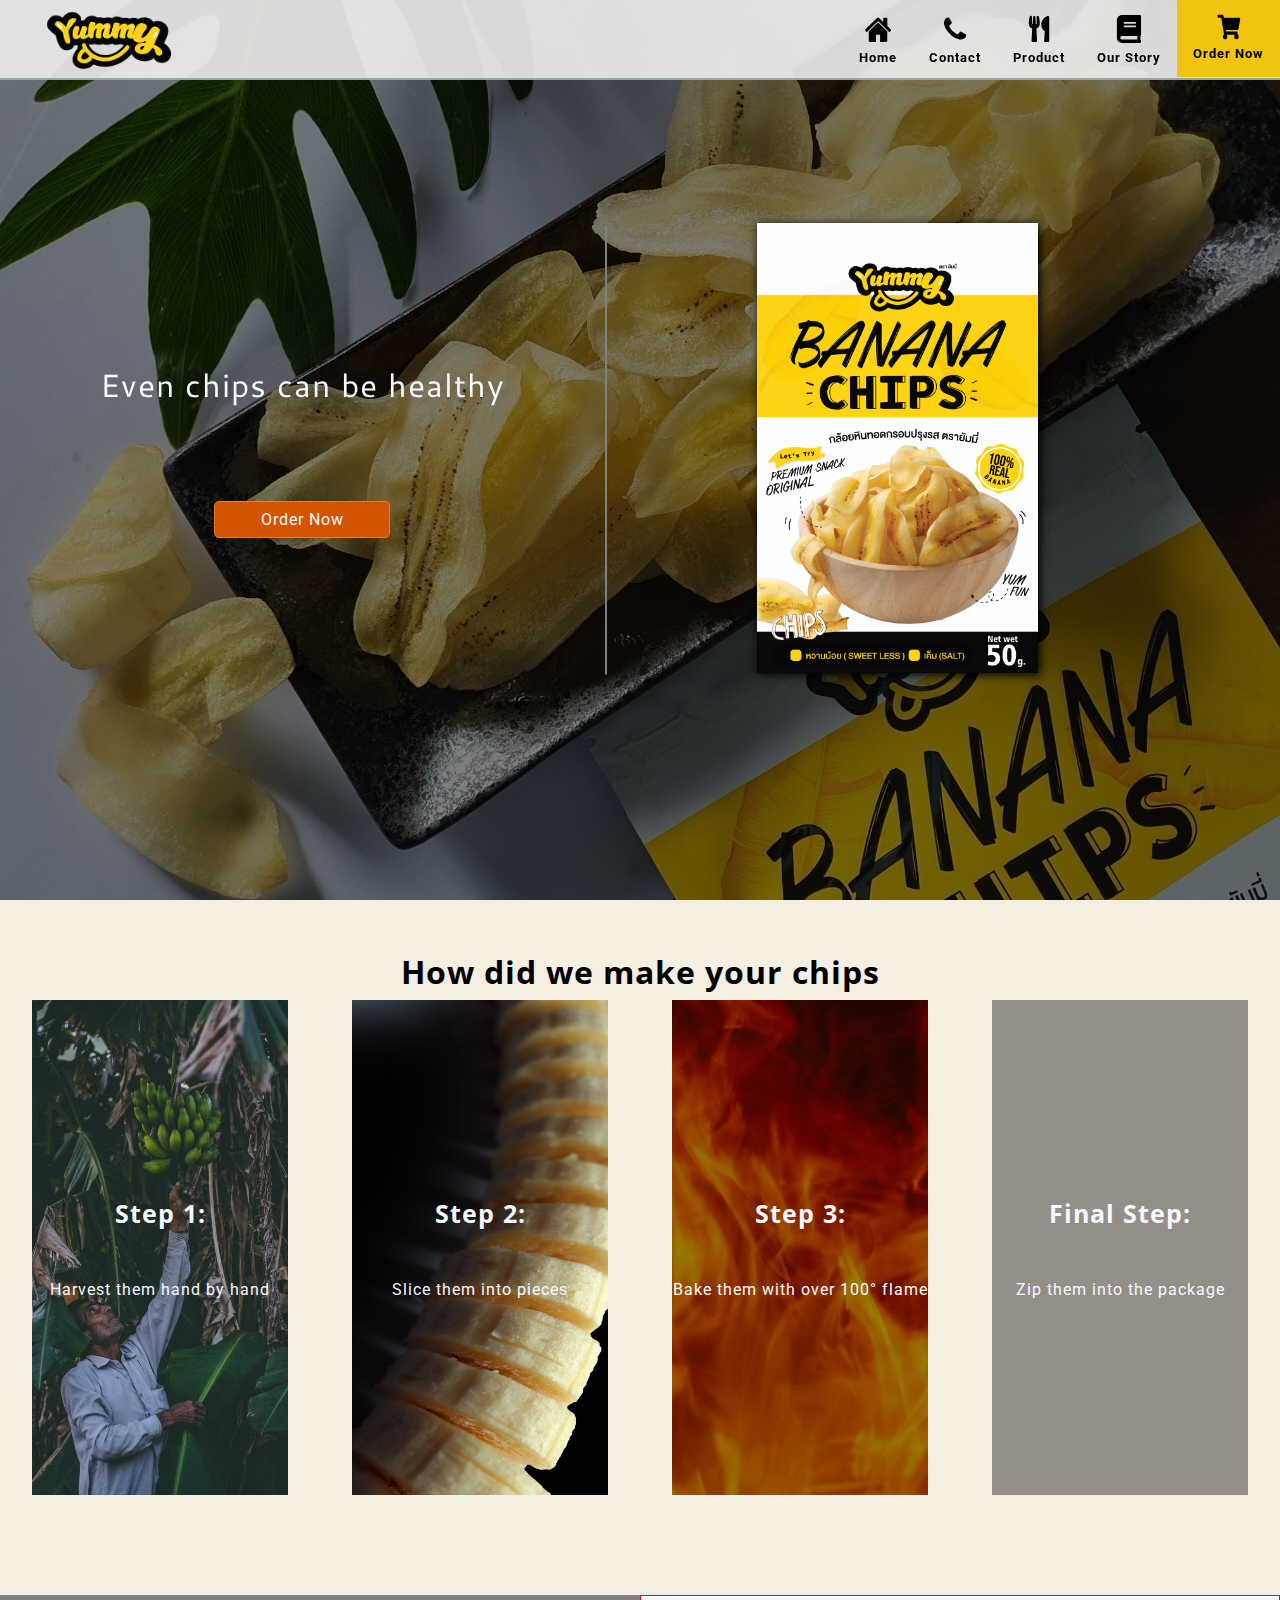
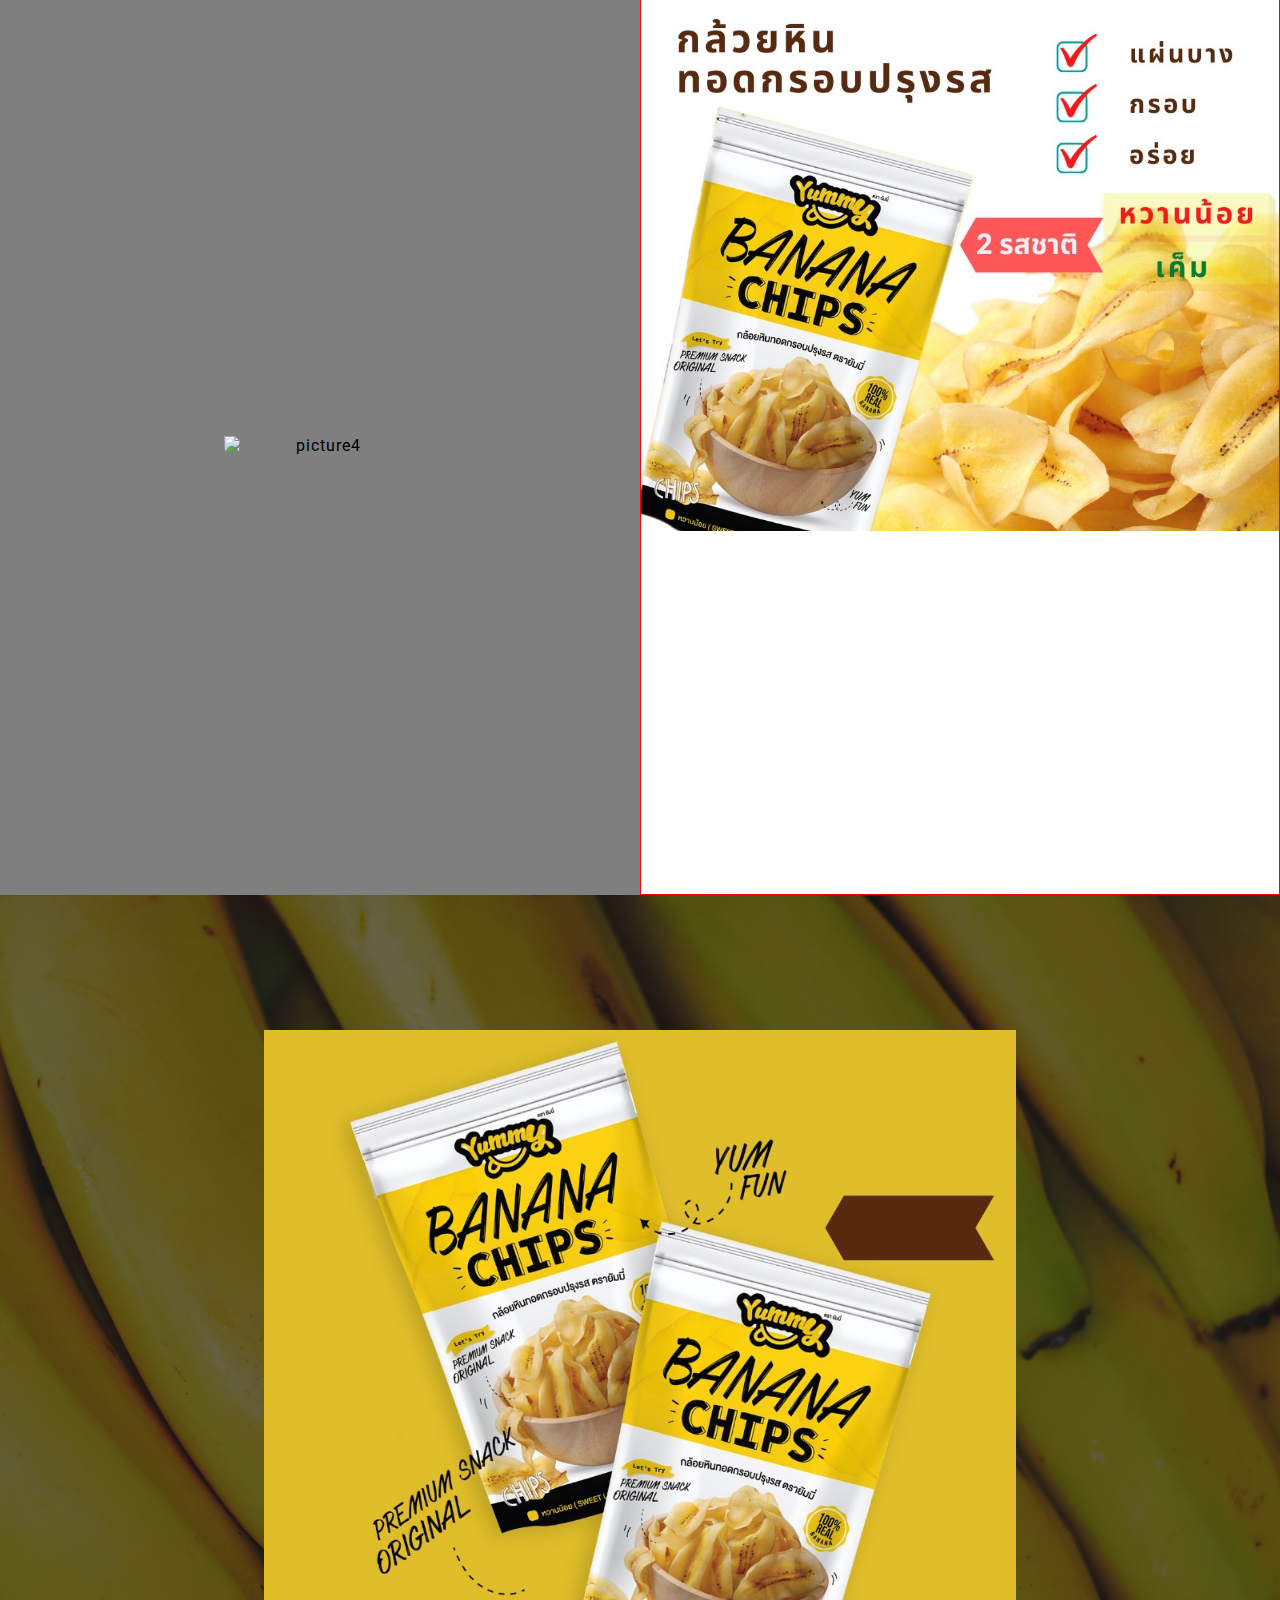
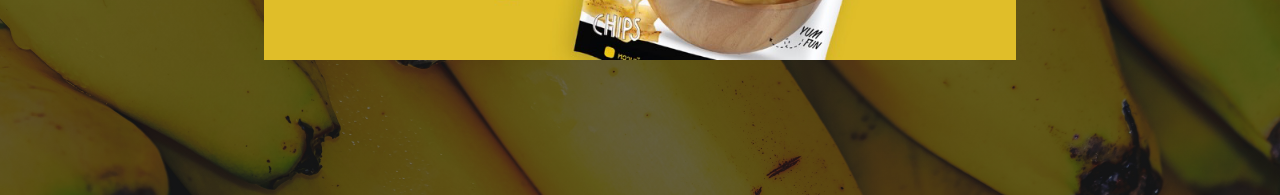
==== commit 2a5ffa85: "update for mainpage" ====
--- a/index.html
+++ b/index.html
@@ -1,205 +1,178 @@
 <!DOCTYPE html>
 <html lang="en">
+
 <head>
   <meta charset="UTF-8">
   <meta name="viewport" content="width=device-width, initial-scale=1.0">
-  <title>Document</title>
-<link href="https://fonts.googleapis.com/css2?family=Cantarell:wght@700&family=Open+Sans:wght@400;600&family=Roboto:wght@400;700;900&display=swap" rel="stylesheet">
+  <title>Home</title>
+  <link href="https://fonts.googleapis.com/css2?family=Cantarell:wght@700&family=Open+Sans:wght@400;600&family=Roboto:wght@400;700;900&display=swap" rel="stylesheet">
   <style>
-        nav a {
-            color: white;
-        }
-    </style>
-  <link rel="stylesheet" href="css/mcleod-redset">
+    nav a {
+      color: white;
+    }
+    a{
+      color: white;
+    }
+  </style>
+  <!-- <link rel="stylesheet" href="css/mcleod-reset.css"> -->
   <link rel="stylesheet" href="css/main.css">
 </head>
+
 <body>
-<svg xmlns="http://www.w3.org/2000/svg" style="display: none;">
-  <symbol id="home" viewBox="0 0 100 100">
-    <path d="M87.1,58.8c-0.2,0.4-0.6,0.5-1,0.7H86c-0.4,0-0.7-0.1-1-0.4L50.1,24.9L15.3,59.1c-0.3,0.3-0.7,0.5-1.2,0.4
+  <svg xmlns="http://www.w3.org/2000/svg" style="display: none;">
+    <symbol id="home" viewBox="0 0 100 100">
+      <path d="M87.1,58.8c-0.2,0.4-0.6,0.5-1,0.7H86c-0.4,0-0.7-0.1-1-0.4L50.1,24.9L15.3,59.1c-0.3,0.3-0.7,0.5-1.2,0.4
     	c-0.4,0-0.8-0.3-1-0.7l-3.1-4.4c-0.5-0.8-0.4-2,0.2-2.7l36.1-35.5c2.1-2,5.5-2,7.7,0l12.3,12.1V16.8c0-1.1,0.7-1.9,1.6-1.9h9.7
     	c0.9,0,1.6,0.8,1.6,1.9v24.1l11,10.8c0.6,0.7,0.7,1.9,0.2,2.7L87.1,58.8z M79,86.9c0,2-1.5,3.8-3.2,3.8H56.5V67.9H43.6v22.7H24.3
-    	c-1.8,0-3.2-1.7-3.2-3.8V58.5c0-0.1,0-0.3,0-0.4l29-28.1l28.9,28.1c0,0.1,0,0.3,0,0.4v28.4H79z"/>
-  </symbol>
+    	c-1.8,0-3.2-1.7-3.2-3.8V58.5c0-0.1,0-0.3,0-0.4l29-28.1l28.9,28.1c0,0.1,0,0.3,0,0.4v28.4H79z" />
+    </symbol>
 
-  <symbol id="Contact" viewBox="0 0 100 100">
-    <path d="M83.4,75.2c-1,2.4-3.8,4-6,5.2c-2.9,1.5-5.8,2.4-9.2,2.4c-4.6,0-8.7-1.9-12.9-3.3c-3-1.1-5.9-2.4-8.7-4.1
+    <symbol id="Contact" viewBox="0 0 100 100">
+      <path d="M83.4,75.2c-1,2.4-3.8,4-6,5.2c-2.9,1.5-5.8,2.4-9.2,2.4c-4.6,0-8.7-1.9-12.9-3.3c-3-1.1-5.9-2.4-8.7-4.1
   		c-8.4-5.1-18.5-15-23.7-23.3c-1.7-2.6-3-5.5-4.1-8.5c-1.5-4.1-3.4-8.2-3.4-12.7c0-3.2,0.9-6.2,2.5-9c1.2-2.2,2.8-4.9,5.2-6
   		c1.6-0.8,5.1-1.5,6.9-1.5c0.3,0,0.7,0,1,0.1c1,0.3,2.1,2.8,2.6,3.6c1.5,2.8,3.1,5.6,4.7,8.3c0.8,1.2,2.2,2.9,2.2,4.3
   		c0,3-8.9,7.3-8.9,9.9c0,1.3,1.2,3,1.9,4.2c5,8.8,11.2,14.9,20.1,19.8c1.2,0.7,2.9,1.9,4.2,1.9c2.7,0,7-8.8,10-8.8
-  		c1.5,0,3.1,1.4,4.4,2.2c2.7,1.7,5.7,3.1,8.4,4.6c1,0.4,3.4,1.5,3.8,2.5c0.2,0.3,0.2,0.7,0.2,1C84.9,70.2,84.1,73.6,83.4,75.2z"/>
-  </symbol>
-  <symbol id="Product" viewBox="0 0 100 100">
-    <path d="M50,11.4c0.1,0.8,2.5,15.1,2.5,20.6c0,8.4-4.3,14.3-10.6,16.7l2,38.1c0.1,2.2-1.6,4.1-3.7,4.1h-9.8c-2.1,0-3.8-1.8-3.7-4.1
+  		c1.5,0,3.1,1.4,4.4,2.2c2.7,1.7,5.7,3.1,8.4,4.6c1,0.4,3.4,1.5,3.8,2.5c0.2,0.3,0.2,0.7,0.2,1C84.9,70.2,84.1,73.6,83.4,75.2z" />
+    </symbol>
+    <symbol id="Product" viewBox="0 0 100 100">
+      <path d="M50,11.4c0.1,0.8,2.5,15.1,2.5,20.6c0,8.4-4.3,14.3-10.6,16.7l2,38.1c0.1,2.2-1.6,4.1-3.7,4.1h-9.8c-2.1,0-3.8-1.8-3.7-4.1
     	l2-38.1c-6.3-2.4-10.6-8.4-10.6-16.7c0-5.5,2.3-19.9,2.5-20.6c0.5-3.3,6.9-3.3,7.3,0.2v22.6c0.2,0.5,2.3,0.5,2.5,0
     	c0.2-4.1,1.2-22.3,1.2-22.7c0.5-3.3,6.9-3.3,7.3,0c0,0.4,1,18.7,1.2,22.7c0.1,0.5,2.3,0.5,2.5,0V11.6C43,8.2,49.5,8.2,50,11.4z
     	 M68.3,57.2L66,86.8c-0.2,2.2,1.5,4.2,3.7,4.2h8.6c2,0,3.7-1.7,3.7-3.8V12.9c0-2.1-1.6-3.8-3.7-3.8C65.6,9,44.3,37.6,68.3,57.2
-    	L68.3,57.2z"/>
-  </symbol>
-  <symbol id="Our_Story" viewBox="0 0 100 100">
-    <path d="M87.6,67.7v-57c0-2.3-1.8-4.1-4-4.1H28.4c-8.9,0-16.2,7.3-16.2,16.3v54.3c0,9,7.2,16.3,16.2,16.3h55.2c2.2,0,4-1.8,4-4.1
+    	L68.3,57.2z" />
+    </symbol>
+    <symbol id="Our_Story" viewBox="0 0 100 100">
+      <path d="M87.6,67.7v-57c0-2.3-1.8-4.1-4-4.1H28.4c-8.9,0-16.2,7.3-16.2,16.3v54.3c0,9,7.2,16.3,16.2,16.3h55.2c2.2,0,4-1.8,4-4.1
     	v-2.7c0-1.3-0.6-2.4-1.5-3.2c-0.7-2.6-0.7-10.1,0-12.7C87,70.1,87.6,69,87.6,67.7L87.6,67.7z M33.8,29.3c0-0.6,0.5-1,1-1h35.7
     	c0.6,0,1,0.5,1,1v3.4c0,0.6-0.5,1-1,1H34.8c-0.6,0-1-0.5-1-1V29.3z M33.8,40.2c0-0.6,0.5-1,1-1h35.7c0.6,0,1,0.5,1,1v3.4
     	c0,0.6-0.5,1-1,1H34.8c-0.6,0-1-0.5-1-1V40.2z M76.4,82.6h-48c-3,0-5.4-2.4-5.4-5.4c0-3,2.4-5.4,5.4-5.4h48
-    	C76.1,74.7,76.1,79.7,76.4,82.6z"/>
-  </symbol>
-  <symbol id="Order_Online" viewBox="0 0 100 100">
-    <path d="M83.4,57.8L90,22c0.5-2.6-1.1-5-3.3-5H31.5l-1.3-7.7C29.9,7.4,28.5,6,26.9,6H12.5c-1.9,0-3.4,1.8-3.4,4.1v2.8
+    	C76.1,74.7,76.1,79.7,76.4,82.6z" />
+    </symbol>
+    <symbol id="Order_Online" viewBox="0 0 100 100">
+      <path d="M83.4,57.8L90,22c0.5-2.6-1.1-5-3.3-5H31.5l-1.3-7.7C29.9,7.4,28.5,6,26.9,6H12.5c-1.9,0-3.4,1.8-3.4,4.1v2.8
     	c0,2.3,1.5,4.1,3.4,4.1h9.8L32.2,76c-2.4,1.7-4,4.8-4,8.4c0,5.3,3.5,9.6,7.9,9.6s7.9-4.3,7.9-9.6c0-2.7-0.9-5.1-2.4-6.9h29.5
     	c-1.5,1.7-2.4,4.2-2.4,6.9c0,5.3,3.5,9.6,7.9,9.6s7.9-4.3,7.9-9.6c0-3.8-1.8-7.1-4.4-8.7l0.8-4.2c0.5-2.6-1.1-5-3.3-5H39.8L38.8,61
-    	h41.2C81.7,61,83,59.7,83.4,57.8z"/>
-  </symbol>
-</svg>
-<header>
-  <div>
-    <div class="logo">
-      <a href="#" id="logo" >
-        <img src="svgs/logo.png" alt="logo" id="our_logo">
-      </a>
-    </div>
-    <nav>
-      <div>
-        <a href="#" class="transition">
-          <svg class="c1">
-            <use xlink:href="#home"></use>
-          </svg>
-          <button>Home</button>
+    	h41.2C81.7,61,83,59.7,83.4,57.8z" />
+    </symbol>
+    <symbol id="arrow" viewBox="0 0 100 100">
+      <path d="M9.6,50c0-22.4,18.1-40.5,40.5-40.5S90.6,27.6,90.6,50S72.4,90.5,50.1,90.5S9.6,72.4,9.6,50z M47.3,31.4L25.2,53.5
+    	c-1.5,1.5-1.5,4,0,5.5l2.8,2.8c1.5,1.5,4,1.5,5.5,0l16.6-16.6l16.6,16.6c1.5,1.5,4,1.5,5.5,0l2.8-2.8c1.5-1.5,1.5-4,0-5.5L52.9,31.4
+    	C51.3,29.9,48.8,29.9,47.3,31.4z" />
+    </symbol>
+  </svg>
+  <header>
+    <div>
+      <div class="logo">
+        <a href="#" id="logo">
+          <img src="svgs/logo.png" alt="logo" id="our_logo">
         </a>
       </div>
-
-      <div>
-        <a href="#" class="transition">
-          <svg class="c1">
-            <use xlink:href="#Contact"></use>
-          </svg>
-          <button>Contact</button>
-        </a>
-      </div>
-
-      <div>
-        <a href="#" class="transition">
-          <svg class="c1">
-            <use xlink:href="#Product"></use>
-          </svg>
-          <button>Product</button>
-        </a>
-      </div>
-
-      <div>
-        <a href="#" class="transition">
-          <svg class="c1">
-          <use xlink:href="#Our_Story"></use>
-        </svg>
-        <button>Our Story</button>
-      </a>
-      </div>
-
-      <div>
+      <nav>
+        <div>
           <a href="#" class="transition">
             <svg class="c1">
-            <use xlink:href="#Order_Online"></use>
-          </svg>
-          <button>Order Online</button>
-        </a>
-      </div>
-    </nav>
-  </div>
-</header>
+              <use xlink:href="#home"></use>
+            </svg>
+            <button>Home</button>
+          </a>
+        </div>
+
+        <div>
+          <a href="#" class="transition">
+            <svg class="c1">
+              <use xlink:href="#Contact"></use>
+            </svg>
+            <button>Contact</button>
+          </a>
+        </div>
+
+        <div>
+          <a href="#" class="transition">
+            <svg class="c1">
+              <use xlink:href="#Product"></use>
+            </svg>
+            <button>Product</button>
+          </a>
+        </div>
+
+        <div>
+          <a href="#" class="transition">
+            <svg class="c1">
+              <use xlink:href="#Our_Story"></use>
+            </svg>
+            <button>Our Story</button>
+          </a>
+        </div>
+
+        <div>
+          <a href="#" class="transition" id="ordernow">
+            <svg class="c1">
+              <use xlink:href="#Order_Online"></use>
+            </svg>
+            <button>Order Now</button>
+          </a>
+        </div>
+      </nav>
+    </div>
+  </header>
 
 
-  <section>
-    <article class="main_background">
-      <h1>Eating chips can be healthy</h1>
-      <div></div>
-      <a href="" class="firstSession">
-        <img src="img/example1.JPG" alt="spinning banana">
-      </a>
-    </article>
-    <article class="main2">
-      <img src="img/photo4.jpeg" alt="picture4">
-      <!-- <img src="img/photo2.png" alt="picture2"> -->
-    </article>
-    <article class="last">
-      <img src="img/photo2.png" alt="picture2">
-      <!-- <img src="img/photo2.png" alt="picture2"> -->
-    </article>
-  </section>
-  <ul>
-    <li>001</li>
-    <li>002</li>
-    <li>003</li>
-    <li>004</li>
-    <li>005</li>
-    <li>006</li>
-    <li>007</li>
-    <li>008</li>
-    <li>009</li>
-    <li>0010</li>
-    <li>0011</li>
-    <li>0012</li>
-    <li>0013</li>
-    <li>0014</li>
-    <li>0015</li>
-    <li>0016</li>
-    <li>0017</li>
-    <li>0018</li>
-    <li>0019</li>
-    <li>0020</li>
-    <li>0021</li>
-    <li>0022</li>
-    <li>0023</li>
-    <li>0024</li>
-    <li>0025</li>
-    <li>0026</li>
-    <li>0027</li>
-    <li>0028</li>
-    <li>0029</li>
-    <li>0030</li>
-    <li>0031</li>
-    <li>0032</li>
-    <li>0033</li>
-    <li>0034</li>
-    <li>0035</li>
-    <li>0036</li>
-    <li>0037</li>
-    <li>0038</li>
-    <li>0039</li>
-    <li>0040</li>
-    <li>0041</li>
-    <li>0042</li>
-    <li>0043</li>
-    <li>0044</li>
-    <li>0045</li>
-    <li>0046</li>
-    <li>0047</li>
-    <li>0048</li>
-    <li>0049</li>
-    <li>0050</li>
-    <li>0051</li>
-    <li>0052</li>
-    <li>0053</li>
-    <li>0054</li>
-    <li>0055</li>
-    <li>0056</li>
-    <li>0057</li>
-    <li>0058</li>
-    <li>0059</li>
-    <li>0060</li>
-    <li>0061</li>
-    <li>0062</li>
-    <li>0063</li>
-    <li>0064</li>
-    <li>0065</li>
-    <li>0066</li>
-    <li>0067</li>
-    <li>0068</li>
-    <li>0069</li>
-    <li>0070</li>
-    <li>0071</li>
-    <li>0072</li>
-    <li>0073</li>
-  </ul>
+  <main>
+    <section class="mainpart">
+      <article class="main_background">
+        <section>
+          <h1>Even chips can be healthy</h1>
+          <a href="#" class="order transition">Order Now</a>
+        </section>
+        <div></div>
+        <a href="" class="firstSession">
+          <img src="img/example1.JPG" alt="spinning banana">
+        </a>
+      </article>
+      <div class="space backgroundcolor"></div>
+      <div class="space backgroundcolor"><h1>How did we make your chips</h1></div>
+      <article class="steps">
+        <div id="step1" class="transition"><h1>Step 1:</h1><p>Harvest them hand by hand</p></div>
+        <div id="step2" class="transition"><h1>Step 2:</h1><p>Slice them into pieces</p></div>
+        <div id="step3" class="transition"><h1>Step 3:</h1><p>Bake them with over 100&deg; flame</p></div>
+        <div id="step4" class="transition"><h1>Final Step:</h1><p>Zip them into the package</p></div>
+        <!-- <section class="space backgroundcolor"></section> -->
+        <!-- <div id="step5" class="transition"><h1>Final Step:</h1><p>Deliver directly to your house and enjoy your meal</p></div> -->
+      </article>
+      <section class="space backgroundcolor"></section>
+      <div class="space backgroundcolor"></div>
 
+      <article class="main2">
+        <img src="img/surfingbanana.jpeg" alt="picture4">
+        <!-- <img src="img/photo2.png" alt="picture2"> -->
+      </article>
+      <article class="main3">
+        <img src="img/example2.jpeg" alt="">
+      </article>
+      <article class="last">
+        <img src="img/photo2.png" alt="picture2">
+        <!-- <img src="img/photo2.png" alt="picture2"> -->
 
+        <!-- About Us -->
+        <!-- <div class="aboutUs">
+          <input type="checkbox" id="show-menu">
+          <div class="container transition">
+            <label for="show-menu" id="btn" class="transition">Menu</label>
+          </div>
+          <div id="sidebar" class="transition">
+            <div class="firstLine">
+              <a href="#"><button>Contact Us</button></a>
+              <a href="#"><button>Product</button></a>
+            </div>
+            <div>
+              <a href="#"><button>Our Story</button></a>
+              <a href="#"><button>Order Online</button></a>
+            </div>
+          </div> -->
+        </div>
+      </article>
+    </section>
+  </main>
 </body>
+
 </html>
--- a/css/main.css
+++ b/css/main.css
@@ -10,6 +10,10 @@
   text-decoration:none;
 }
 
+h1{
+      font-family: 'Open Sans', sans-serif;
+}
+
 .transition{
   transition-property: all;
   transition-duration: 0.3s;
@@ -17,15 +21,17 @@
 }
 
 header{
-  position: absolute;
+  position: fixed;
   height:5rem;
   display: flex;
   justify-content: center;
   /* border-bottom: 2px solid rgb(127, 140, 141,0.4); */
-  border-bottom: 2px solid rgba(230, 126, 34,0.4);
-  background-color: rgba(115, 55, 2,0.0);
+  border-bottom: 2px solid rgba(127, 140, 141,0.7);
+  background-color: rgba(240, 240, 241,0.9);
   /* background-color: transparent; */
   width:100%;
+  z-index: 1;
+  box-sizing: border-box;
 }
 
 
@@ -34,7 +40,7 @@
   flex-flow:row nowrap;
   justify-content: space-between;
   align-items: center;
-  width: 70%;
+  width: 100%;
 }
 
 nav{
@@ -47,7 +53,7 @@
   display: flex;
   flex-flow:column nowrap;
   align-items: center;
-  color:ghostwhite;
+  color:black;
   /* border: 1px solid red; */
 }
 
@@ -75,6 +81,7 @@
   /* border:1px solid green; */
   height: 5rem;
   width: 10rem;
+  margin-left: 30px;
 }
 
 #logo{
@@ -85,6 +92,21 @@
   animation-direction: alternate;
   animation-iteration-count: 1;
   animation-duration: 1s;
+}
+
+#ordernow{
+  box-sizing: border-box;
+  fill:ghostwhite;
+  background-color: rgba(241, 196, 15,1.0);
+  /* border-bottom: 2px solid rgba(127, 140, 141,0.7); */
+  height: 5rem;
+}
+#ordernow svg{
+  fill: currentColor;
+}
+#ordernow:hover{
+  fill:ghostwhite;
+  color:white;
 }
 
 nav svg{
@@ -108,9 +130,34 @@
   }
 }
 
-
+/* general class */
+.space{
+  width: 100%;
+  background: white;
+  height: 50px;
+}
+
+.order{
+  background-color: rgba(211, 84, 0,1.0);
+  border: 1px solid rgba(230, 126, 34,1.0);
+  padding: 0.5rem;
+  color: ghostwhite;
+  width: 11rem;
+  border-radius: 5px;
+}
+.order:hover{
+  background-color: rgba(241, 196, 15,1.0);
+}
 
 /* main */
+main{
+  position: relative;
+}
+
+.mainpart{
+  display: flex;
+  flex-flow: row wrap;
+}
 
 
 .main_background{
@@ -128,14 +175,25 @@
   width: 100%;
 }
 
+.main_background section{
+  display: flex;
+  flex-flow: column nowrap;
+  justify-content: space-around;
+  align-items:center;
+  height: 30vh;
+  /* border: 1px solid red; */
+  margin-left: 50px;
+}
+
 .main_background h1{
   font-family: 'Cantarell', sans-serif;
   font-weight: 400;
   font-size: 2rem;
   color:ghostwhite;
-  margin-left: 50px;
   z-index: 100;
 }
+
+
 
 .main_background div{
   height: 50vh;
@@ -171,16 +229,90 @@
  }
 }
 
-
-
-/* .last */
+/* steps */
+.steps{
+  display: flex;
+  flex-flow: row wrap;
+  justify-content: space-around;
+  height: 55vh;
+  width: 100%;
+  background-color: #f7eee2;
+  z-index: 0;
+}
+
+.steps div{
+  width: 20%;
+  height: 55vh;
+  /* border: 1px solid red; */
+  color: ghostwhite;
+  display: flex;
+  flex-flow: column;
+  justify-content: center;
+  align-items: center;
+}
+.steps div:hover{
+  width: 30%;
+  height: 60vh;
+  z-index: 1;
+}
+
+.backgroundcolor{
+  background-color: #f7eee2;
+}
+.steps h1{
+  font-family: 'Open Sans', sans-serif;
+  font-size: 25px;
+  padding-bottom: 50px;
+}
+
+
+#step1{
+  background-image:   url(../img/harvesting.jpg);
+  background-size: cover;
+  background-position: center;
+}
+
+
+
+#step2{
+  background-image:   url(../img/rotated.jpg);
+  background-size: cover;
+  background-position: center;
+}
+#step3{
+  background-image: linear-gradient(rgba(0, 0, 0, 0.4),rgba(0, 0, 0, 0.4)),url("../img/flame.jpg");
+  background-size: cover;
+  background-position: center;
+}
+#step4{
+  background-image: linear-gradient(rgba(0, 0, 0, 0.4),rgba(0, 0, 0, 0.4))/*,url("../img/flame.jpg")*/;
+  background-size: cover;
+  background-position: center;
+}
+
+/* #step5{
+  background-image: linear-gradient(rgba(0, 0, 0, 0.4),rgba(0, 0, 0, 0.4)),url("../img/delivery.jpg");
+  width: 30%;
+  height: 55vh;
+  background-repeat: no-repeat;
+  background-size: cover;
+  background-position: 50% 25%;
+  /* border: 1px solid red; */
+} */
+#step5:hover{
+  width: 40%;
+  height: 60vh;
+}
+
+
+/* second pic */
 .main2{
-  background: linear-gradient(rgba(0, 0, 0, 0.5),rgba(0, 0, 0, 0.5)),url("../img/surfing.jpg");
+  background-image: linear-gradient(rgba(0, 0, 0, 0.5),rgba(0, 0, 0, 0.5)),url("../img/surfing.jpg");
   background-size: cover;
   background-repeat: no-repeat;
   background-position: bottom;
   height: 100vh;
-  width: 100%;
+  width: 50%;
   display: flex;
   flex-flow: row nowrap;
   justify-content: space-around;
@@ -188,11 +320,12 @@
  }
 
 .main2 img{
-  height: 30vh;
+  /* height: 30%; */
+  width: 30%;
   animation-name: surfing;
   animation-direction: alternate;
   animation-iteration-count: infinite;
-  animation-duration: 4s;
+  animation-duration: 2s;
   transform-origin: center -20px;
 }
 
@@ -204,8 +337,21 @@
     transform: rotate(0deg);
   }
 }
+
+/* third pic */
+.main3{
+  display: inline-block;
+  border: 1px solid red;
+  width: 50%;
+}
+
+.main3 img{
+  width: 100%;
+}
+
 /* .last */
 .last{
+  position: relative;
   background: linear-gradient(rgba(0, 0, 0, 0.5),rgba(0, 0, 0, 0.5)),url("../img/bananas.jpg");
   background-size: cover;
   background-repeat: no-repeat;
@@ -213,7 +359,7 @@
   height: 100vh;
   width: 100%;
   display: flex;
-  flex-flow: row nowrap;
+  flex-flow: column nowrap;
   justify-content: space-around;
   align-items: center;
  }
@@ -221,3 +367,54 @@
 .last img{
   height: 70vh;
 }
+/* .aboutUs{
+  width: 100%;
+  /* border: 2px solid blue; */
+  position: absolute;
+  bottom: 0%;
+}
+
+input[type="checkbox"]{
+  /* border: 2px solid red; */
+  display: none;
+}
+
+.container{
+  position: absolute;
+  width: 100%;
+  /* border: 1px solid red; */
+  bottom: 1px;
+  left: 0%;
+  color: ghostwhite;
+}
+
+label, #sidebar button{
+  /* border: 1px solid blue; */
+  display: block;
+  width: 150px;
+  margin: 0 auto;
+  bottom: 0%;
+  color: ghostwhite;
+  background-color: black;
+  padding: 2px;
+  border-radius: 5%;
+}
+
+#sidebar{
+  position: absolute;
+  /* bottom:-10rem; */
+  bottom:300px;
+  color:ghostwhite;
+  z-index: -1;
+  margin: 0 auto;
+  width: 100%;
+  /* border: 2px solid blue; */
+  transition-duration: 1s;
+}
+
+
+
+input[type="checkbox"]:checked ~ .container{
+  bottom:4rem;
+  z-index: 1; */
+}
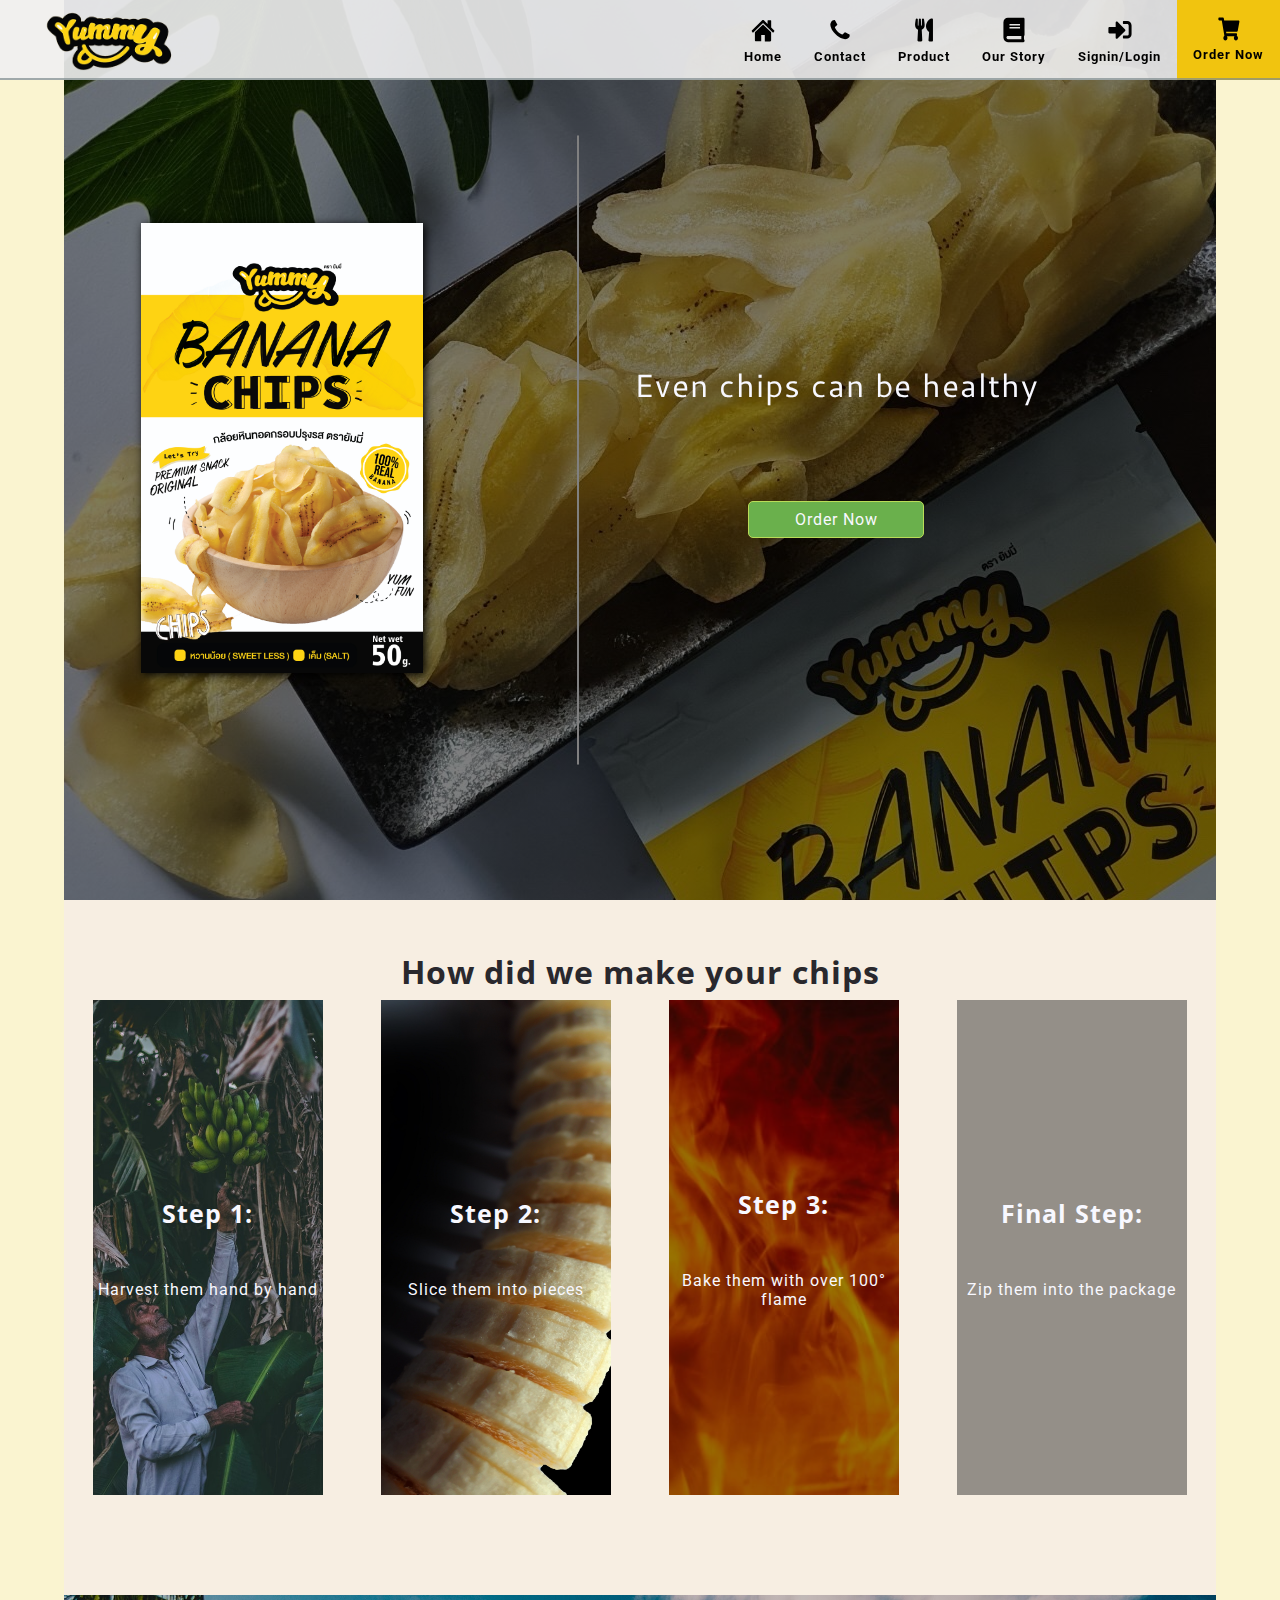
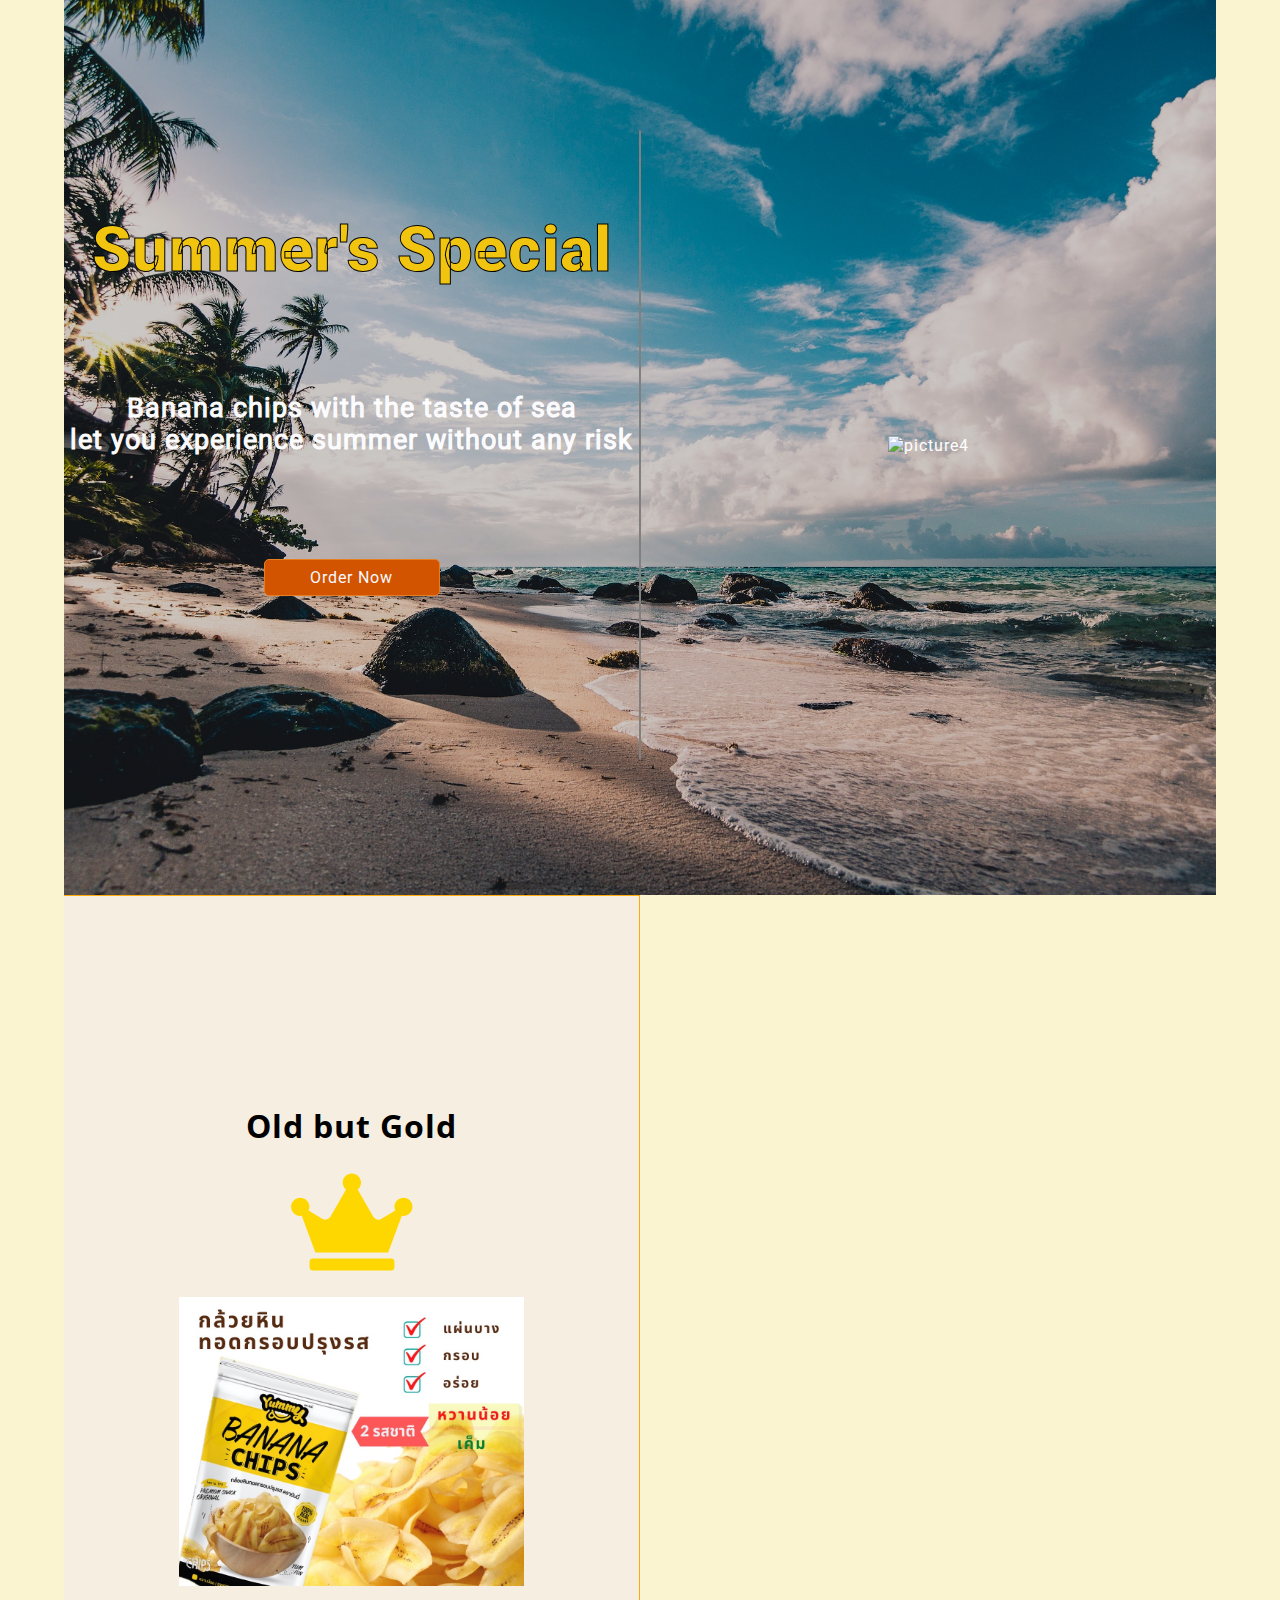
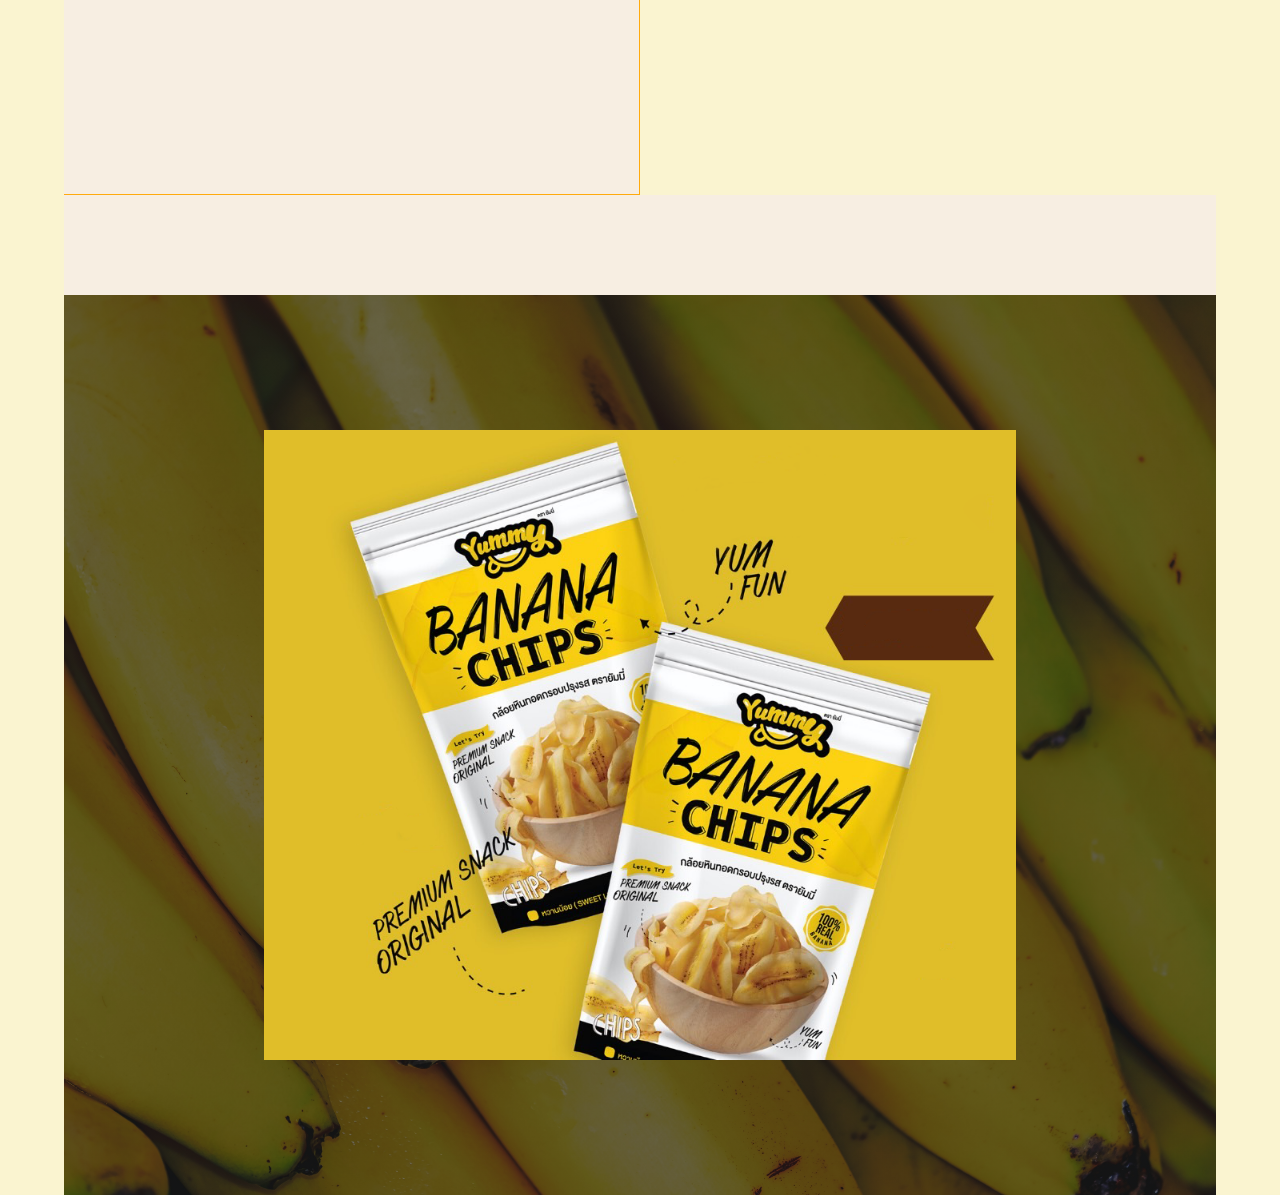
==== commit c8941dbd: "2 things left" ====
--- a/index.html
+++ b/index.html
@@ -54,10 +54,23 @@
     	c-1.5,1.7-2.4,4.2-2.4,6.9c0,5.3,3.5,9.6,7.9,9.6s7.9-4.3,7.9-9.6c0-3.8-1.8-7.1-4.4-8.7l0.8-4.2c0.5-2.6-1.1-5-3.3-5H39.8L38.8,61
     	h41.2C81.7,61,83,59.7,83.4,57.8z" />
     </symbol>
+    <symbol id="Signin" viewBox="0 0 100 100">
+      <path d="M75.8,80.3H62.3c-1.1,0-1.9-0.9-1.9-1.9v-6.5c0-1.1,0.9-1.9,1.9-1.9h13.5c2.9,0,5.2-2.3,5.2-5.2v-31c0-2.9-2.3-5.2-5.2-5.2
+      	H62.3c-1.1,0-1.9-0.9-1.9-1.9v-6.5c0-1.1,0.9-1.9,1.9-1.9h13.5c8.6,0,15.5,6.9,15.5,15.5v31C91.4,73.4,84.4,80.3,75.8,80.3z
+      	 M68.3,47.9L41.1,20.7c-2.4-2.4-6.6-0.7-6.6,2.7v15.5h-22c-2.1,0-3.9,1.7-3.9,3.9v15.6c0,2.1,1.7,3.9,3.9,3.9h22v15.5
+      	c0,3.5,4.2,5.2,6.6,2.7l27.2-27.1C69.8,51.9,69.8,49.4,68.3,47.9z"/>
+    </symbol>
     <symbol id="arrow" viewBox="0 0 100 100">
       <path d="M9.6,50c0-22.4,18.1-40.5,40.5-40.5S90.6,27.6,90.6,50S72.4,90.5,50.1,90.5S9.6,72.4,9.6,50z M47.3,31.4L25.2,53.5
     	c-1.5,1.5-1.5,4,0,5.5l2.8,2.8c1.5,1.5,4,1.5,5.5,0l16.6-16.6l16.6,16.6c1.5,1.5,4,1.5,5.5,0l2.8-2.8c1.5-1.5,1.5-4,0-5.5L52.9,31.4
     	C51.3,29.9,48.8,29.9,47.3,31.4z" />
+    </symbol>
+    <symbol id="crown" viewBox="0 0 100 100">
+      <path d="M76.3,74.3H23.7c-1.1,0-2,0.9-2,2v4c0,1.1,0.9,2,2,2h52.6c1.1,0,2-0.9,2-2v-4C78.3,75.2,77.4,74.3,76.3,74.3z M84.4,33.8
+      	c-3.3,0-6.1,2.7-6.1,6.1c0,0.9,0.2,1.7,0.6,2.5l-9.2,5.5c-1.9,1.2-4.5,0.5-5.6-1.5l-10.3-18c1.4-1.1,2.2-2.8,2.2-4.7
+      	c0-3.3-2.7-6.1-6.1-6.1s-6.1,2.7-6.1,6.1c0,1.9,0.9,3.6,2.2,4.7l-10.3,18c-1.1,2-3.7,2.6-5.6,1.5l-9.1-5.5c0.3-0.8,0.6-1.6,0.6-2.5
+      	c0-3.3-2.7-6.1-6.1-6.1s-6.1,2.7-6.1,6.1c0,3.3,2.7,6.1,6.1,6.1c0.3,0,0.7-0.1,1-0.1l9.1,24.4h48.5l9.1-24.4c0.3,0.1,0.6,0.1,1,0.1
+      	c3.3,0,6.1-2.7,6.1-6.1C90.4,36.5,87.7,33.8,84.4,33.8z"/>
     </symbol>
   </svg>
   <header>
@@ -103,6 +116,14 @@
             <button>Our Story</button>
           </a>
         </div>
+        <div>
+          <a href="#" class="transition">
+            <svg class="c1">
+              <use xlink:href="#Signin"></use>
+            </svg>
+            <button>Signin/Login</button>
+          </a>
+        </div>
 
         <div>
           <a href="#" class="transition" id="ordernow">
@@ -120,14 +141,14 @@
   <main>
     <section class="mainpart">
       <article class="main_background">
+        <a href="" class="firstSession">
+          <img src="img/example1.JPG" alt="spinning banana">
+        </a>
+        <div class="split"></div>
         <section>
           <h1>Even chips can be healthy</h1>
           <a href="#" class="order transition">Order Now</a>
         </section>
-        <div></div>
-        <a href="" class="firstSession">
-          <img src="img/example1.JPG" alt="spinning banana">
-        </a>
       </article>
       <div class="space backgroundcolor"></div>
       <div class="space backgroundcolor"><h1>How did we make your chips</h1></div>
@@ -143,12 +164,29 @@
       <div class="space backgroundcolor"></div>
 
       <article class="main2">
-        <img src="img/surfingbanana.jpeg" alt="picture4">
+        <div class="container">
+          <h1><strong>Summer's Special</strong></h1>
+          <p>Banana chips with the taste of sea <br> let you experience summer without any risk</p>
+          <a href="#" class="order1 transition">Order Now</a>
+        </div>
+        <div class="split"></div>
+        <div class="container">
+        <a href="#" class="surfingbanana"><img src="img/surfingbanana.jpeg" alt="picture4"></a>
+        </div>
         <!-- <img src="img/photo2.png" alt="picture2"> -->
-      </article>
+        <p></p>
+      </article>
+      <!-- <div class="space backgroundcolor"></div> -->
+      <!-- <div class="space backgroundcolor"></div> -->
       <article class="main3">
+        <h1>Old but Gold</h1>
+        <svg class="c1">
+          <use xlink:href="#crown"></use>
+        </svg>
         <img src="img/example2.jpeg" alt="">
       </article>
+      <div class="space backgroundcolor"></div>
+      <div class="space backgroundcolor"></div>
       <article class="last">
         <img src="img/photo2.png" alt="picture2">
         <!-- <img src="img/photo2.png" alt="picture2"> -->
--- a/css/main.css
+++ b/css/main.css
@@ -9,6 +9,11 @@
   text-align: center;
   text-decoration:none;
 }
+/* font color black #29282d */
+
+body{
+  background-color: #FAF4D0;
+}
 
 h1{
       font-family: 'Open Sans', sans-serif;
@@ -18,6 +23,11 @@
   transition-property: all;
   transition-duration: 0.3s;
   transition-timing-function: ease;
+}
+main{
+  width: 90%;
+  display: flex;
+  margin: 0 auto;
 }
 
 header{
@@ -41,6 +51,7 @@
   justify-content: space-between;
   align-items: center;
   width: 100%;
+  height: 5rem;
 }
 
 nav{
@@ -55,6 +66,7 @@
   align-items: center;
   color:black;
   /* border: 1px solid red; */
+  height:5rem;
 }
 
 
@@ -98,7 +110,7 @@
   box-sizing: border-box;
   fill:ghostwhite;
   background-color: rgba(241, 196, 15,1.0);
-  /* border-bottom: 2px solid rgba(127, 140, 141,0.7); */
+  border-bottom: 2px solid rgba(127, 140, 141,0.7);
   height: 5rem;
 }
 #ordernow svg{
@@ -107,6 +119,7 @@
 #ordernow:hover{
   fill:ghostwhite;
   color:white;
+  background-color:  rgba(255, 121, 63,1.0);
 }
 
 nav svg{
@@ -133,11 +146,23 @@
 /* general class */
 .space{
   width: 100%;
-  background: white;
+  background-color: white;
   height: 50px;
 }
 
 .order{
+  background-color: rgba(106, 176, 76,1.0);
+  border: 1px solid rgba(186, 220, 88,1.0);
+  padding: 0.5rem;
+  color: ghostwhite;
+  width: 11rem;
+  border-radius: 5px;
+}
+.order:hover{
+  background-color:rgba(241, 196, 15,1.0);
+  /* color: #29282d; */
+}
+.order1{
   background-color: rgba(211, 84, 0,1.0);
   border: 1px solid rgba(230, 126, 34,1.0);
   padding: 0.5rem;
@@ -145,7 +170,7 @@
   width: 11rem;
   border-radius: 5px;
 }
-.order:hover{
+.order1:hover{
   background-color: rgba(241, 196, 15,1.0);
 }
 
@@ -173,36 +198,7 @@
   justify-content: space-around;
   align-items: center;
   width: 100%;
-}
-
-.main_background section{
-  display: flex;
-  flex-flow: column nowrap;
-  justify-content: space-around;
-  align-items:center;
-  height: 30vh;
-  /* border: 1px solid red; */
-  margin-left: 50px;
-}
-
-.main_background h1{
-  font-family: 'Cantarell', sans-serif;
-  font-weight: 400;
-  font-size: 2rem;
-  color:ghostwhite;
-  z-index: 100;
-}
-
-
-
-.main_background div{
-  height: 50vh;
-  border: 1px solid grey;
-  border-radius: 1px;
-  margin-right: 50px;
-}
-.firstSession{
-  margin-right: 15%;
+  position: relative;
 }
 
 
@@ -221,14 +217,54 @@
 }
 
 @keyframes spin {
- from{
- transform: rotateY(0deg);
- }
- to{
- transform: rotateY(360deg);
- }
-}
-
+  from{
+    transform: rotateY(0deg);
+  }
+  to{
+    transform: rotateY(360deg);
+  }
+}
+
+.firstSession{
+  /* margin-right: 15%; */
+}
+
+.split{
+  height: 70vh;
+  border: 1px solid grey;
+  border-radius: 1px;
+  /* margin-right: 50px; */
+}
+.main_background section{
+  display: flex;
+  flex-flow: column nowrap;
+  justify-content: space-around;
+  align-items:center;
+  height: 30vh;
+  /* border: 1px solid red; */
+  /* margin-right: 100px; */
+  position: relative;
+  left: -100px;
+}
+
+.main_background h1{
+  font-family: 'Cantarell', sans-serif;
+  font-weight: 400;
+  font-size: 2rem;
+  color:ghostwhite;
+  z-index: 100;
+}
+
+
+
+/* backgroundcolor */
+.backgroundcolor{
+  background-color: #f7eee2;
+}
+
+.backgroundcolor>h1{
+  color:#29282d;
+}
 /* steps */
 .steps{
   display: flex;
@@ -256,9 +292,8 @@
   z-index: 1;
 }
 
-.backgroundcolor{
-  background-color: #f7eee2;
-}
+
+
 .steps h1{
   font-family: 'Open Sans', sans-serif;
   font-size: 25px;
@@ -298,36 +333,29 @@
   background-size: cover;
   background-position: 50% 25%;
   /* border: 1px solid red; */
-} */
+}
 #step5:hover{
   width: 40%;
   height: 60vh;
 }
 
 
+
 /* second pic */
 .main2{
-  background-image: linear-gradient(rgba(0, 0, 0, 0.5),rgba(0, 0, 0, 0.5)),url("../img/surfing.jpg");
+  background-image: linear-gradient(rgba(0, 0, 0, 0.2),rgba(0, 0, 0, 0.2)),url("../img/seaside.jpg");
   background-size: cover;
   background-repeat: no-repeat;
   background-position: bottom;
   height: 100vh;
-  width: 50%;
+  width: 100%;
   display: flex;
   flex-flow: row nowrap;
   justify-content: space-around;
   align-items: center;
+  position: relative;
+  background-color: #f7ecdf;
  }
-
-.main2 img{
-  /* height: 30%; */
-  width: 30%;
-  animation-name: surfing;
-  animation-direction: alternate;
-  animation-iteration-count: infinite;
-  animation-duration: 2s;
-  transform-origin: center -20px;
-}
 
 @keyframes surfing {
   0%{
@@ -338,15 +366,73 @@
   }
 }
 
+.container{
+  height: 100vh;
+  width: 50%;
+  flex-flow: column nowrap;
+  display: flex;
+  justify-content: space-around;
+  align-items: center;
+  /* border: 1px solid red; */
+  position: relative;
+}
+.main2 h1{
+  color:rgba(241, 196, 15,1.0);
+  font-size: 7vh;
+  -webkit-text-stroke-width: 1px;
+  -webkit-text-stroke-color: black;
+  position: relative;
+  top: 10vh;
+}
+
+.main2 p{
+  color:ghostwhite;
+  font-size: 3vh;
+  position: relative;
+   top:-5vh;
+  -webkit-text-stroke-width: 1px;
+  -webkit-text-stroke-color: white;
+}
+
+.order1{
+  position: relative;
+  top:-20vh;
+}
+
+
+.surfingbanana{
+  width: 70%;
+}
+
+.main2 img{
+  /* height: 30%; */
+  width: 100%;
+  /* animation-name: surfing;
+  animation-direction: alternate;
+  animation-iteration-count: infinite;
+  animation-duration: 2s;
+  transform-origin: center -20px; */
+  height: 60vh;
+}
 /* third pic */
 .main3{
-  display: inline-block;
-  border: 1px solid red;
+  display: flex;
+  flex-flow: column nowrap;
+  justify-content: center;
+  align-items: center;
   width: 50%;
-}
-
+  height:100vh;
+  background-color:#f7eee2;
+  border: 1px solid #FFAA0D;
+  border-left: none;
+}
+
+.main3 svg{
+  fill:#FFD700;
+
+}
 .main3 img{
-  width: 100%;
+  width: 60%;
 }
 
 /* .last */
@@ -369,13 +455,13 @@
 }
 /* .aboutUs{
   width: 100%;
-  /* border: 2px solid blue; */
+  border: 2px solid blue;
   position: absolute;
   bottom: 0%;
 }
 
 input[type="checkbox"]{
-  /* border: 2px solid red; */
+   border: 2px solid red;
   display: none;
 }
 
@@ -383,14 +469,14 @@
   position: absolute;
   width: 100%;
   /* border: 1px solid red; */
-  bottom: 1px;
+/*  bottom: 1px;
   left: 0%;
   color: ghostwhite;
 }
 
 label, #sidebar button{
   /* border: 1px solid blue; */
-  display: block;
+  /*display: block;
   width: 150px;
   margin: 0 auto;
   bottom: 0%;
@@ -403,13 +489,13 @@
 #sidebar{
   position: absolute;
   /* bottom:-10rem; */
-  bottom:300px;
+  /*bottom:300px;
   color:ghostwhite;
   z-index: -1;
   margin: 0 auto;
   width: 100%;
   /* border: 2px solid blue; */
-  transition-duration: 1s;
+  /*transition-duration: 1s;
 }
 
 
@@ -417,4 +503,4 @@
 input[type="checkbox"]:checked ~ .container{
   bottom:4rem;
   z-index: 1; */
-}
+/*} */
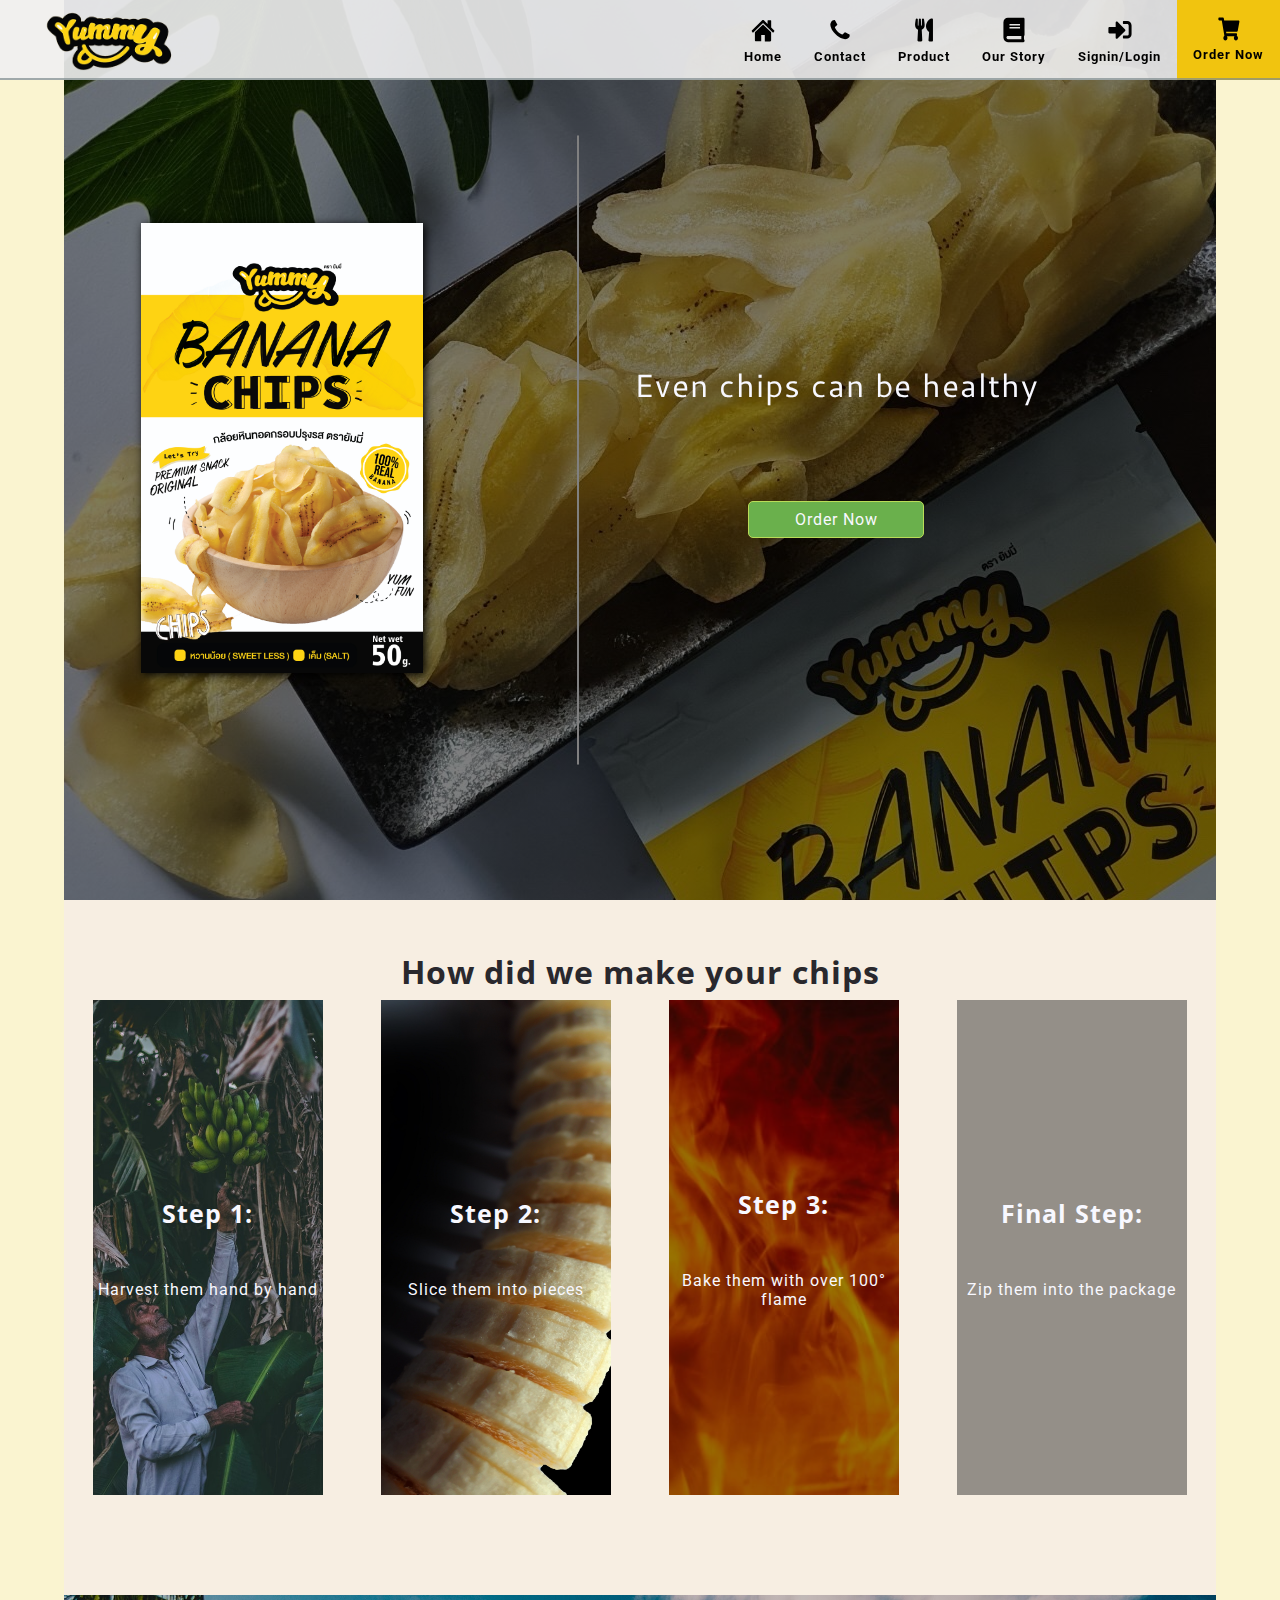
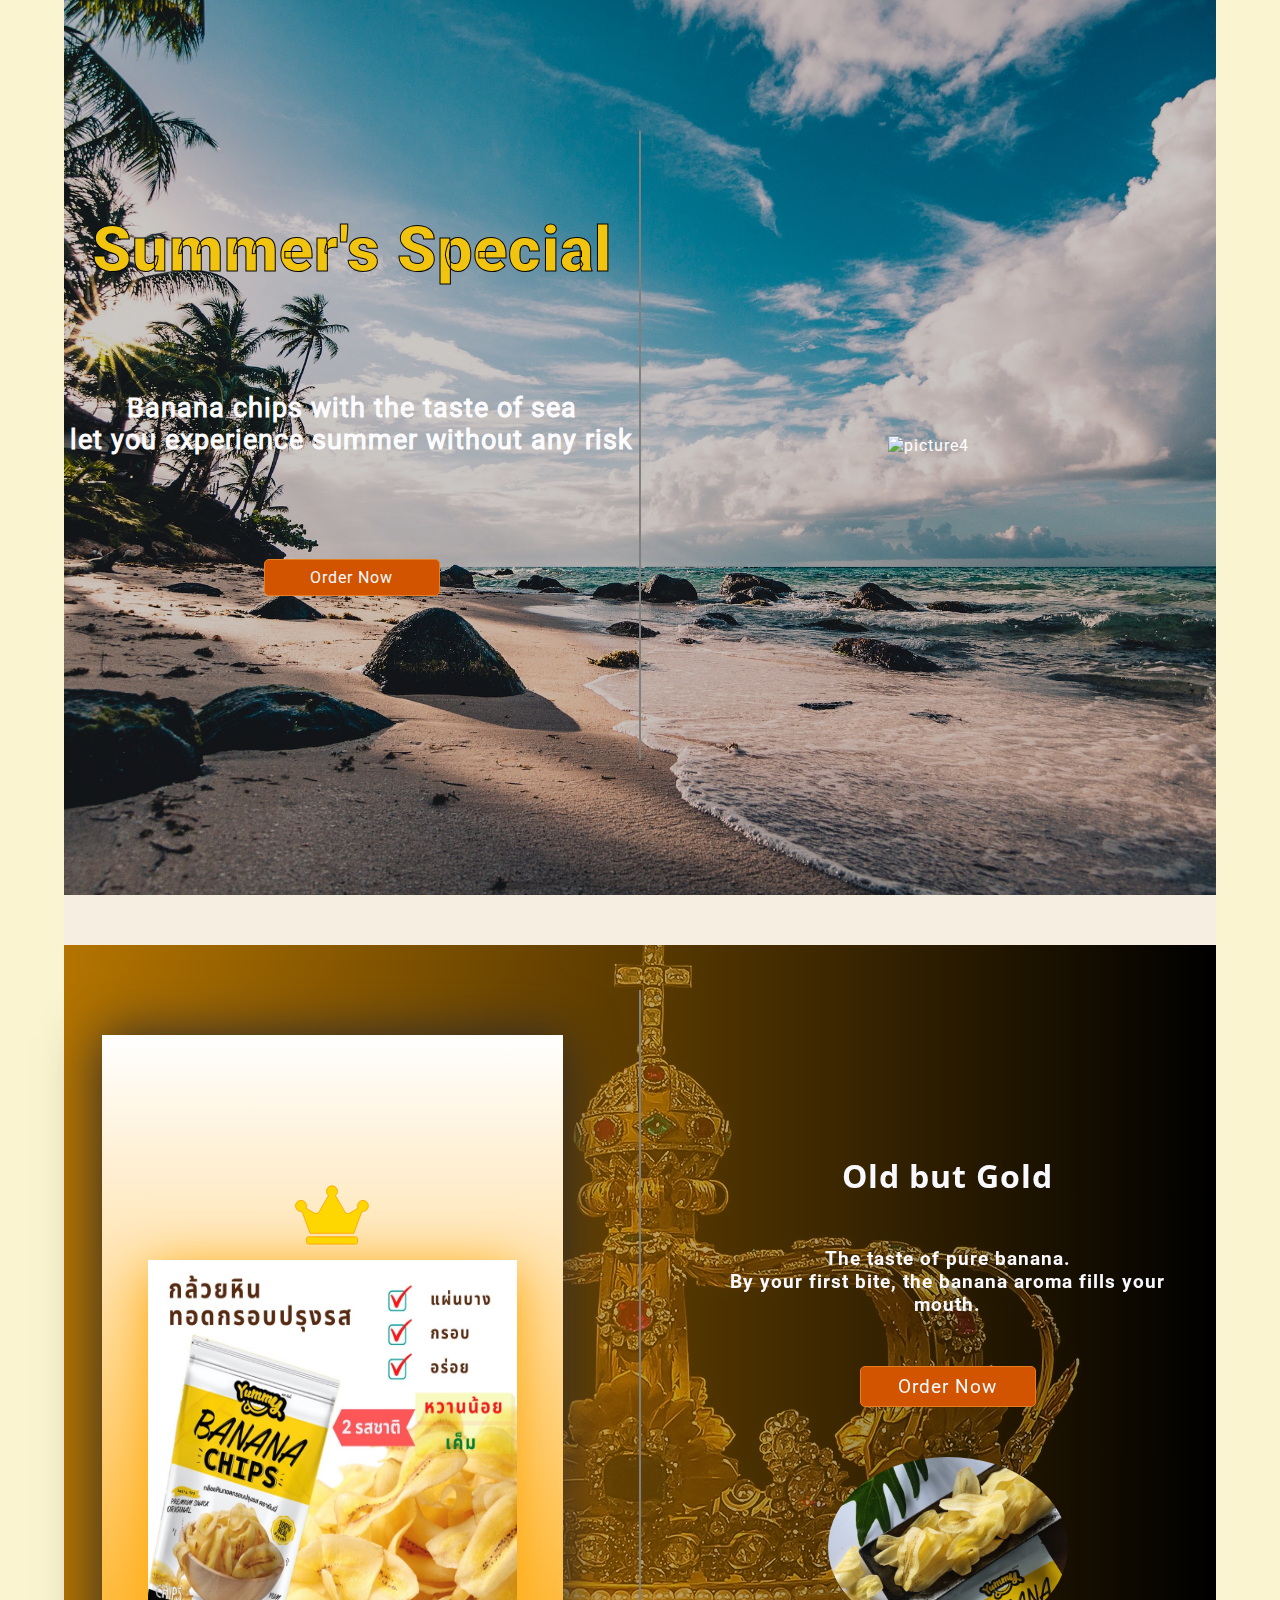
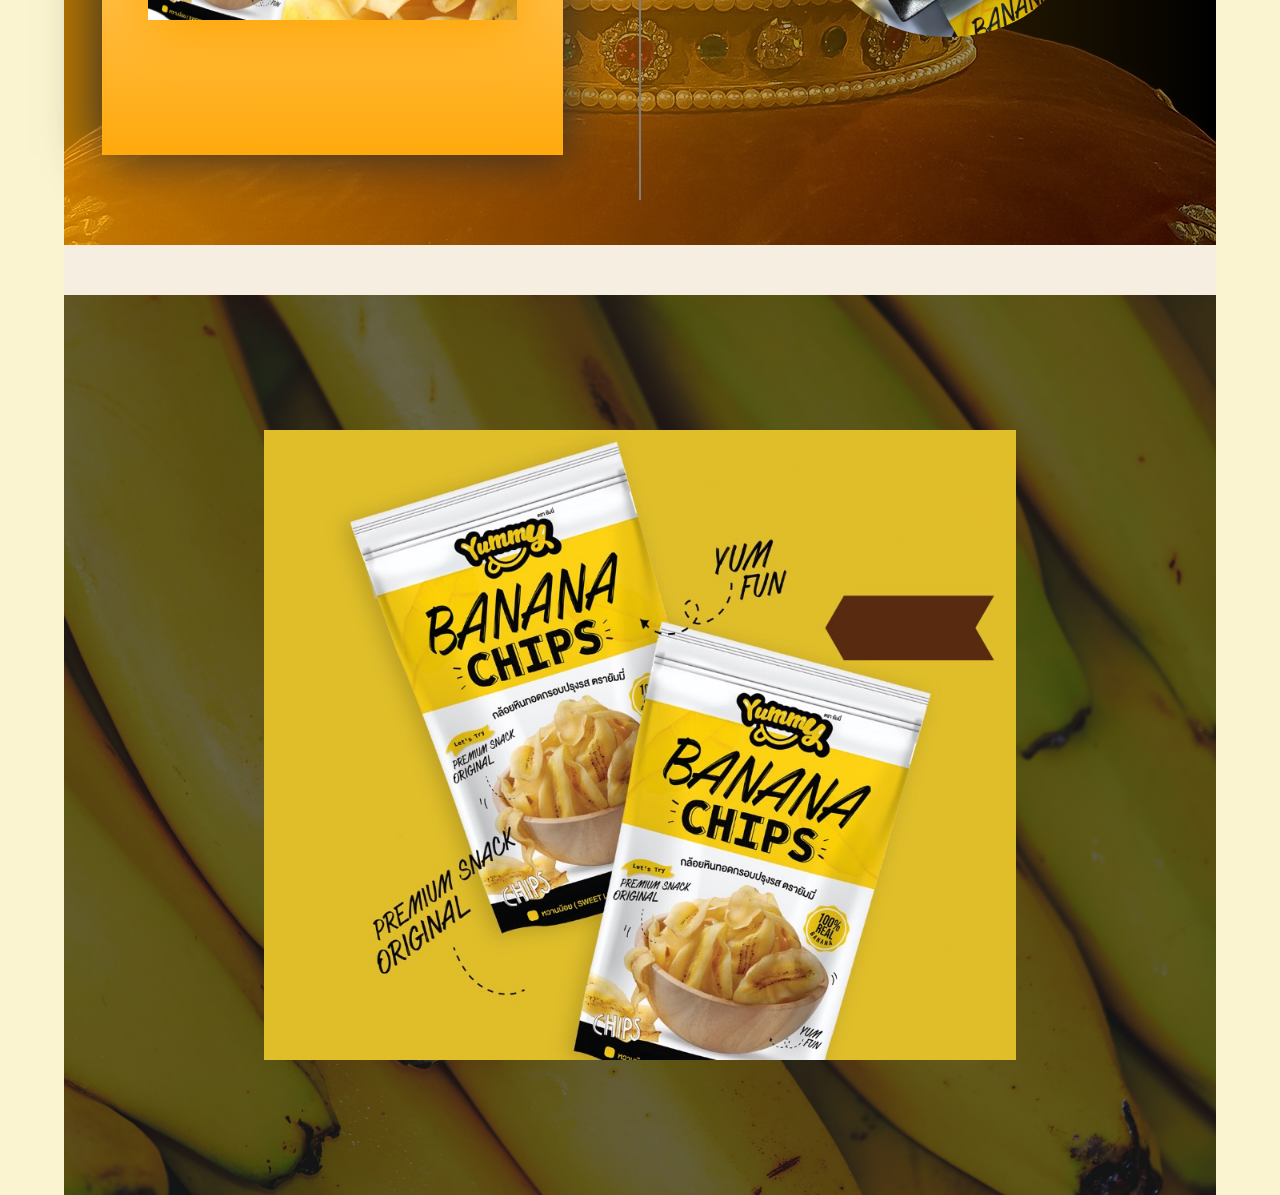
==== commit df66ac8c: "just footer left" ====
--- a/index.html
+++ b/index.html
@@ -10,7 +10,8 @@
     nav a {
       color: white;
     }
-    a{
+
+    a {
       color: white;
     }
   </style>
@@ -58,7 +59,7 @@
       <path d="M75.8,80.3H62.3c-1.1,0-1.9-0.9-1.9-1.9v-6.5c0-1.1,0.9-1.9,1.9-1.9h13.5c2.9,0,5.2-2.3,5.2-5.2v-31c0-2.9-2.3-5.2-5.2-5.2
       	H62.3c-1.1,0-1.9-0.9-1.9-1.9v-6.5c0-1.1,0.9-1.9,1.9-1.9h13.5c8.6,0,15.5,6.9,15.5,15.5v31C91.4,73.4,84.4,80.3,75.8,80.3z
       	 M68.3,47.9L41.1,20.7c-2.4-2.4-6.6-0.7-6.6,2.7v15.5h-22c-2.1,0-3.9,1.7-3.9,3.9v15.6c0,2.1,1.7,3.9,3.9,3.9h22v15.5
-      	c0,3.5,4.2,5.2,6.6,2.7l27.2-27.1C69.8,51.9,69.8,49.4,68.3,47.9z"/>
+      	c0,3.5,4.2,5.2,6.6,2.7l27.2-27.1C69.8,51.9,69.8,49.4,68.3,47.9z" />
     </symbol>
     <symbol id="arrow" viewBox="0 0 100 100">
       <path d="M9.6,50c0-22.4,18.1-40.5,40.5-40.5S90.6,27.6,90.6,50S72.4,90.5,50.1,90.5S9.6,72.4,9.6,50z M47.3,31.4L25.2,53.5
@@ -70,7 +71,7 @@
       	c-3.3,0-6.1,2.7-6.1,6.1c0,0.9,0.2,1.7,0.6,2.5l-9.2,5.5c-1.9,1.2-4.5,0.5-5.6-1.5l-10.3-18c1.4-1.1,2.2-2.8,2.2-4.7
       	c0-3.3-2.7-6.1-6.1-6.1s-6.1,2.7-6.1,6.1c0,1.9,0.9,3.6,2.2,4.7l-10.3,18c-1.1,2-3.7,2.6-5.6,1.5l-9.1-5.5c0.3-0.8,0.6-1.6,0.6-2.5
       	c0-3.3-2.7-6.1-6.1-6.1s-6.1,2.7-6.1,6.1c0,3.3,2.7,6.1,6.1,6.1c0.3,0,0.7-0.1,1-0.1l9.1,24.4h48.5l9.1-24.4c0.3,0.1,0.6,0.1,1,0.1
-      	c3.3,0,6.1-2.7,6.1-6.1C90.4,36.5,87.7,33.8,84.4,33.8z"/>
+      	c3.3,0,6.1-2.7,6.1-6.1C90.4,36.5,87.7,33.8,84.4,33.8z" />
     </symbol>
   </svg>
   <header>
@@ -151,12 +152,26 @@
         </section>
       </article>
       <div class="space backgroundcolor"></div>
-      <div class="space backgroundcolor"><h1>How did we make your chips</h1></div>
+      <div class="space backgroundcolor">
+        <h1>How did we make your chips</h1>
+      </div>
       <article class="steps">
-        <div id="step1" class="transition"><h1>Step 1:</h1><p>Harvest them hand by hand</p></div>
-        <div id="step2" class="transition"><h1>Step 2:</h1><p>Slice them into pieces</p></div>
-        <div id="step3" class="transition"><h1>Step 3:</h1><p>Bake them with over 100&deg; flame</p></div>
-        <div id="step4" class="transition"><h1>Final Step:</h1><p>Zip them into the package</p></div>
+        <div id="step1" class="transition">
+          <h1>Step 1:</h1>
+          <p>Harvest them hand by hand</p>
+        </div>
+        <div id="step2" class="transition">
+          <h1>Step 2:</h1>
+          <p>Slice them into pieces</p>
+        </div>
+        <div id="step3" class="transition">
+          <h1>Step 3:</h1>
+          <p>Bake them with over 100&deg; flame</p>
+        </div>
+        <div id="step4" class="transition">
+          <h1>Final Step:</h1>
+          <p>Zip them into the package</p>
+        </div>
         <!-- <section class="space backgroundcolor"></section> -->
         <!-- <div id="step5" class="transition"><h1>Final Step:</h1><p>Deliver directly to your house and enjoy your meal</p></div> -->
       </article>
@@ -170,23 +185,43 @@
           <a href="#" class="order1 transition">Order Now</a>
         </div>
         <div class="split"></div>
-        <div class="container">
-        <a href="#" class="surfingbanana"><img src="img/surfingbanana.jpeg" alt="picture4"></a>
+        <div class="container1">
+          <a href="#" class="surfingbanana"><img src="img/surfingbanana.jpeg" alt="picture4"></a>
         </div>
         <!-- <img src="img/photo2.png" alt="picture2"> -->
         <p></p>
       </article>
       <!-- <div class="space backgroundcolor"></div> -->
       <!-- <div class="space backgroundcolor"></div> -->
+      <div class="space backgroundcolor"></div>
       <article class="main3">
-        <h1>Old but Gold</h1>
-        <svg class="c1">
-          <use xlink:href="#crown"></use>
-        </svg>
-        <img src="img/example2.jpeg" alt="">
-      </article>
-      <div class="space backgroundcolor"></div>
-      <div class="space backgroundcolor"></div>
+        <!-- <div class="space backgroundcolor title"> -->
+        </div>
+        <section class="original">
+          <section class="image">
+            <svg class="c1">
+              <use xlink:href="#crown"></use>
+            </svg>
+            <img src="img/example2.jpeg" alt="">
+            </section>
+          </section>
+        <div class="main3split"></div>
+        <section class="text">
+          <h1>Old but Gold</h1>
+          <p>The taste of pure banana. <br>By your first bite, the banana aroma fills your mouth.</p>
+          <a href="#" class="order1 transition">Order Now</a>
+          <img src="img/firstbackground.jpeg" alt="">
+        </section>
+        <!-- <section class="salt">
+        </section> -->
+      </article>
+      <!-- <div class="space moreinfo">
+
+      </div> -->
+      <!-- <div class="space backgroundcolor"></div> -->
+      <div class="space backgroundcolor"></div>
+      <!-- <div class="space backgroundcolor"></div> -->
+      <!-- <div class="space backgroundcolor"></div> -->
       <article class="last">
         <img src="img/photo2.png" alt="picture2">
         <!-- <img src="img/photo2.png" alt="picture2"> -->
--- a/css/main.css
+++ b/css/main.css
@@ -18,9 +18,12 @@
 h1{
       font-family: 'Open Sans', sans-serif;
 }
+p{
+  font-family: 'Roboto', sans-serif;
+}
 
 .transition{
-  transition-property: all;
+  transition-property:all;
   transition-duration: 0.3s;
   transition-timing-function: ease;
 }
@@ -146,7 +149,7 @@
 /* general class */
 .space{
   width: 100%;
-  background-color: white;
+  background-color: transparent;
   height: 50px;
 }
 
@@ -376,6 +379,16 @@
   /* border: 1px solid red; */
   position: relative;
 }
+.container1{
+  height: 100vh;
+  width: 50%;
+  flex-flow: column nowrap;
+  display: flex;
+  justify-content: space-around;
+  align-items: center;
+  /* border: 1px solid red; */
+  position: relative;
+}
 .main2 h1{
   color:rgba(241, 196, 15,1.0);
   font-size: 7vh;
@@ -394,7 +407,7 @@
   -webkit-text-stroke-color: white;
 }
 
-.order1{
+.container a{
   position: relative;
   top:-20vh;
 }
@@ -414,25 +427,145 @@
   transform-origin: center -20px; */
   height: 60vh;
 }
+
+
 /* third pic */
+
 .main3{
+  width: 100%;
+  height:100vh;
+  /* background-color:#f7eee2; */
+  /* background-image: linear-gradient(to right,rgba(247, 238, 226, 0.3),rgba(247, 238, 226, 0.3)),url("../img/crown.jpg"); */
+  background-image: linear-gradient(to right,rgba(255, 165, 0, 0.7),rgba(0, 0, 0, 0.5)),url("../img/crown.jpg");
+  background-repeat: no-repeat;
+  background-position: center;
+  /* background-image: radial-gradient(grey,#f7eee2); */
+  border-left: none;
+  position: relative;
+  display: flex;
+  flex-flow: row wrap;
+  justify-content: space-around;
+  align-items: center;
+  /* border: 1px solid red; */
+}
+
+.original{
+  position: relative;
+  /* border: 1px solid #FFAA0D; */
+  display: flex;
+  flex-flow: column nowrap;
+  justify-content:flex-start;
+  align-items: center;
+  width: 40%;
+  height: 80vh;
+  /* background-color:rgb(220,220,220); */
+  background-image: linear-gradient(white,#FFAA0D);
+}
+
+.image{
+  height: 80vh;
+  width: 100%;
   display: flex;
   flex-flow: column nowrap;
   justify-content: center;
   align-items: center;
-  width: 50%;
-  height:100vh;
-  background-color:#f7eee2;
+  /* border: 1px solid red; */
+  position: relative;
+  box-shadow: 0px 0px 50px #29282d;
+
+}
+
+.image svg{
+  fill:#FFD700;
+  height: 10vh;
+  width: 20%;
+  stroke:	#FFA500;
+  stroke-width:1px;
+  /* box-shadow: 0px 10px 50px #29282d; */
+  animation-name: floating;
+  animation-duration: 2s;
+  animation-direction:alternate;
+  animation-duration: 2;
+  animation-iteration-count: infinite;
+  position: relative;
+}
+
+@keyframes floating {
+  0%{
+    top:0vh;
+  }
+  100%{
+    top:-5vh;
+  }
+}
+.image img{
+  width:80%;
+  box-shadow: 0px 10px 50px #FFA500;
+  height:40vh;
+}
+
+
+
+/* split */
+.main3split{
+  height: 90vh;
+  border: 1px solid grey;
+}
+.text{
+  display: flex;
+  flex-flow: column nowrap;
+  color:#29282d;
+  justify-content: center;
+  align-items: center;
+  height: 100vh;
+  font-size: 1.2rem;
+  width: 40%;
+  z-index: 1;
+  color: ghostwhite;
+  /* background-color: rgba(0,0,0,0.1); */
+}
+.text h1{
+  color:ghostwhite;
+  font-size: 2rem;
+  margin-bottom: 50px;
+  /* text-shadow:3px 3px 2px black; */
+}
+
+.text p{
+  margin-bottom: 50px;
+  /* -webkit-text-stroke-width: 1px;
+  -webkit-text-stroke-color: ghostwhite; */
+  /* border: 1px solid red; */
+  font-weight: bold;
+  /* font-size: 1.3rem; */
+}
+.text a{
+  margin-bottom: 50px  ;
+
+}
+.text img{
+  border-radius: 100%;
+  height: 20vh;
+
+}
+
+
+.salt{
+  position: relative;
   border: 1px solid #FFAA0D;
-  border-left: none;
-}
-
-.main3 svg{
-  fill:#FFD700;
-
-}
-.main3 img{
-  width: 60%;
+  display: flex;
+  flex-flow: column nowrap;
+  justify-content:space-around;
+  align-items: center;
+  width: 40%;
+  height: 80vh;
+  /* background-color:rgb(220,220,220); */
+
+}
+.moreinfo{
+  width: 100%;
+  background-color: #AA19FF;
+  height: 10vh;
 }
 
 /* .last */
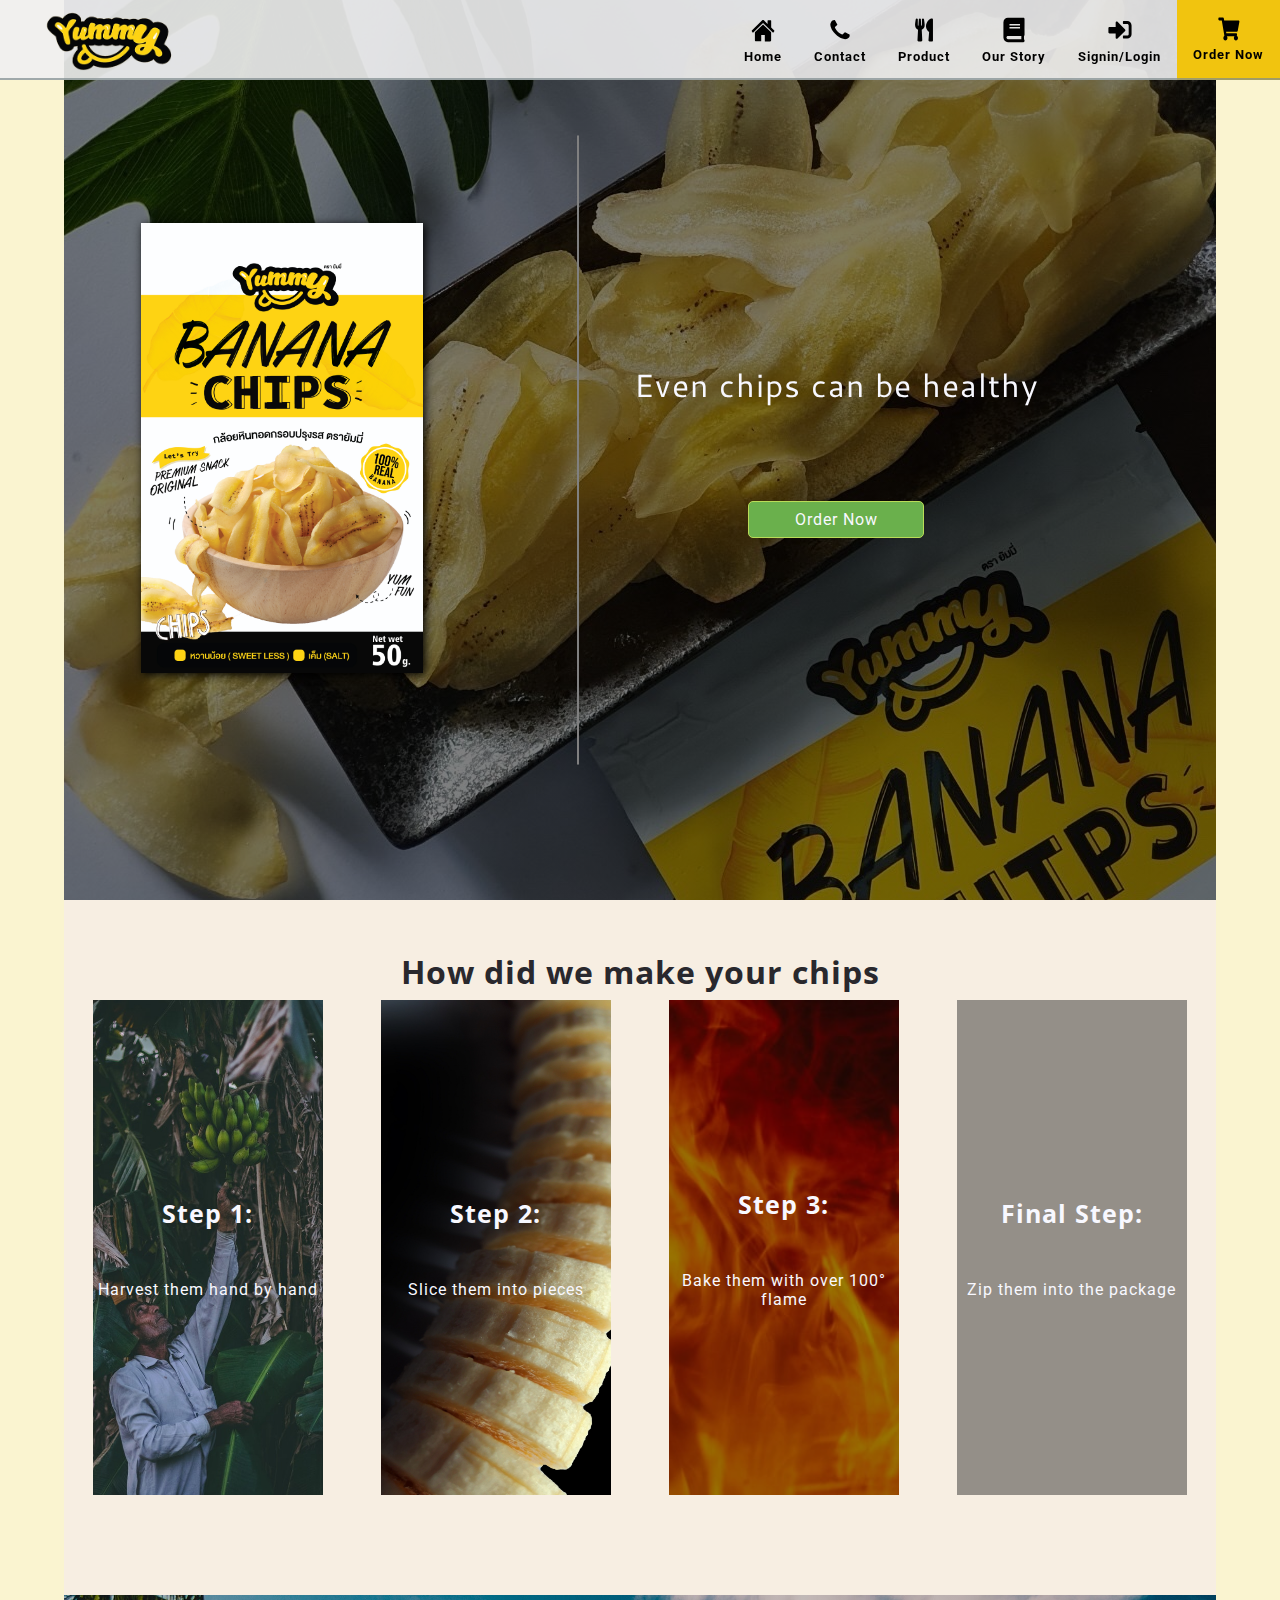
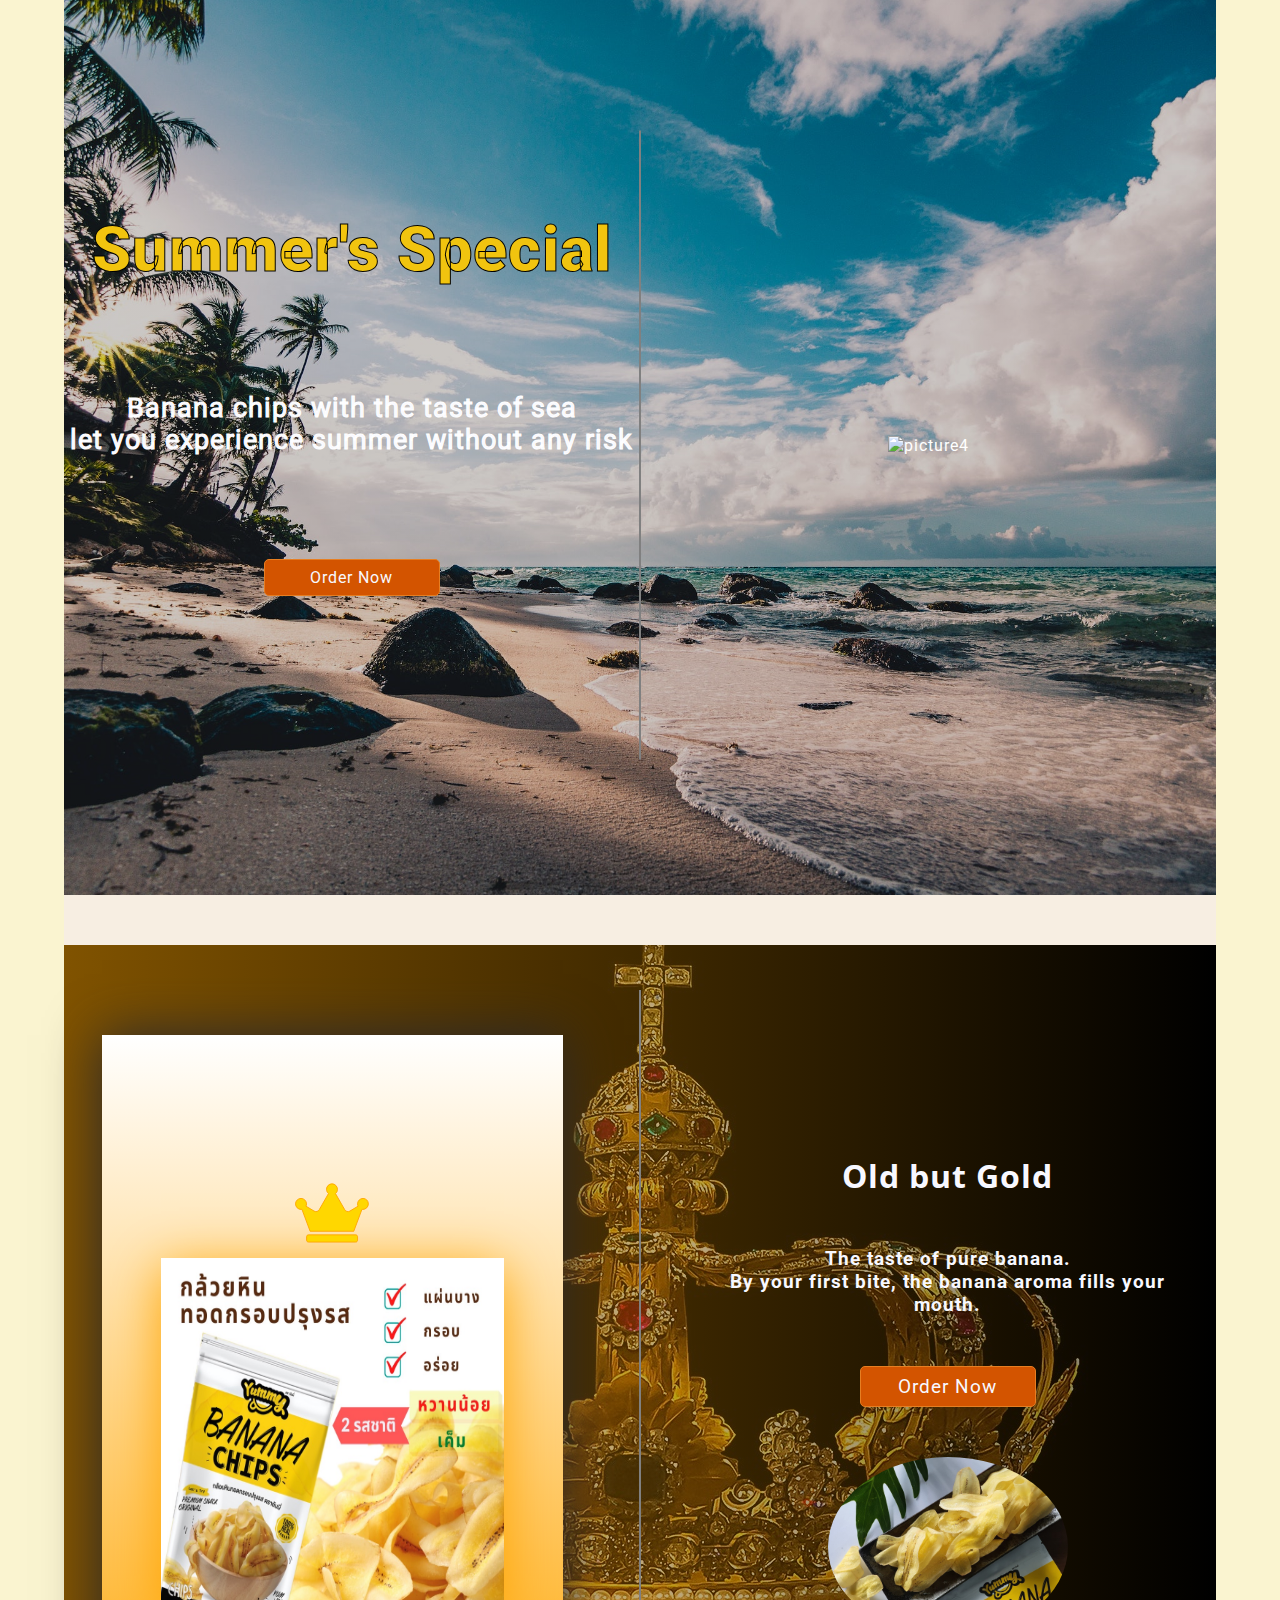
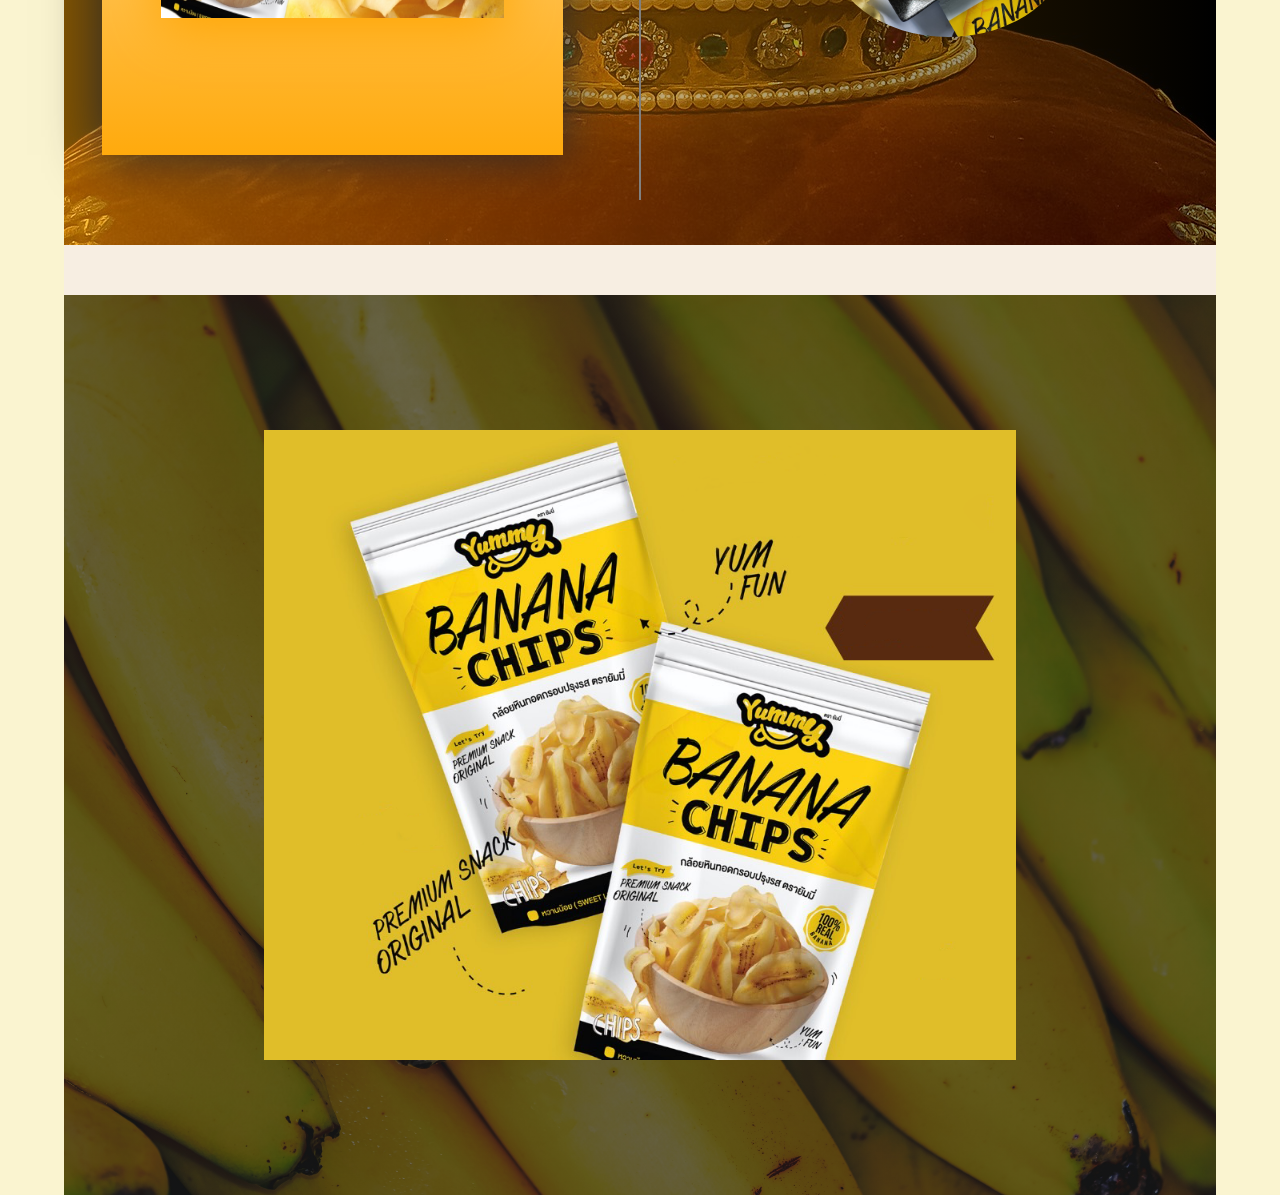
==== commit bf689761: "completed" ====
--- a/index.html
+++ b/index.html
@@ -202,7 +202,7 @@
             <svg class="c1">
               <use xlink:href="#crown"></use>
             </svg>
-            <img src="img/example2.jpeg" alt="">
+            <a href="#"><img src="img/example2.jpeg" alt=""></a>
             </section>
           </section>
         <div class="main3split"></div>
--- a/css/main.css
+++ b/css/main.css
@@ -206,6 +206,7 @@
 
 
 .main_background img{
+  /* border: 1px solid red; */
   height: 50vh;
   filter: drop-shadow(2px 2px 5px black) ;
   animation-name: spin;
@@ -248,6 +249,7 @@
   /* margin-right: 100px; */
   position: relative;
   left: -100px;
+  /* width: 50%; */
 }
 
 .main_background h1{
@@ -436,7 +438,7 @@
   height:100vh;
   /* background-color:#f7eee2; */
   /* background-image: linear-gradient(to right,rgba(247, 238, 226, 0.3),rgba(247, 238, 226, 0.3)),url("../img/crown.jpg"); */
-  background-image: linear-gradient(to right,rgba(255, 165, 0, 0.7),rgba(0, 0, 0, 0.5)),url("../img/crown.jpg");
+  background-image: linear-gradient(to right,rgba(255, 165, 0, 0.5),rgba(0, 0, 0, 0.5)),url("../img/crown.jpg");
   background-repeat: no-repeat;
   background-position: center;
   /* background-image: radial-gradient(grey,#f7eee2); */
@@ -469,9 +471,11 @@
   flex-flow: column nowrap;
   justify-content: center;
   align-items: center;
-  /* border: 1px solid red; */
   position: relative;
   box-shadow: 0px 0px 50px #29282d;
+}
+.image a{
+  /* border: 1px solid red; */
 
 }
 
@@ -520,7 +524,7 @@
   height: 100vh;
   font-size: 1.2rem;
   width: 40%;
-  z-index: 1;
+  z-index: 0;
   color: ghostwhite;
   /* background-color: rgba(0,0,0,0.1); */
 }
@@ -541,7 +545,7 @@
 }
 .text a{
   margin-bottom: 50px  ;
-
+  /* z-index: -1; */
 }
 .text img{
   border-radius: 100%;
